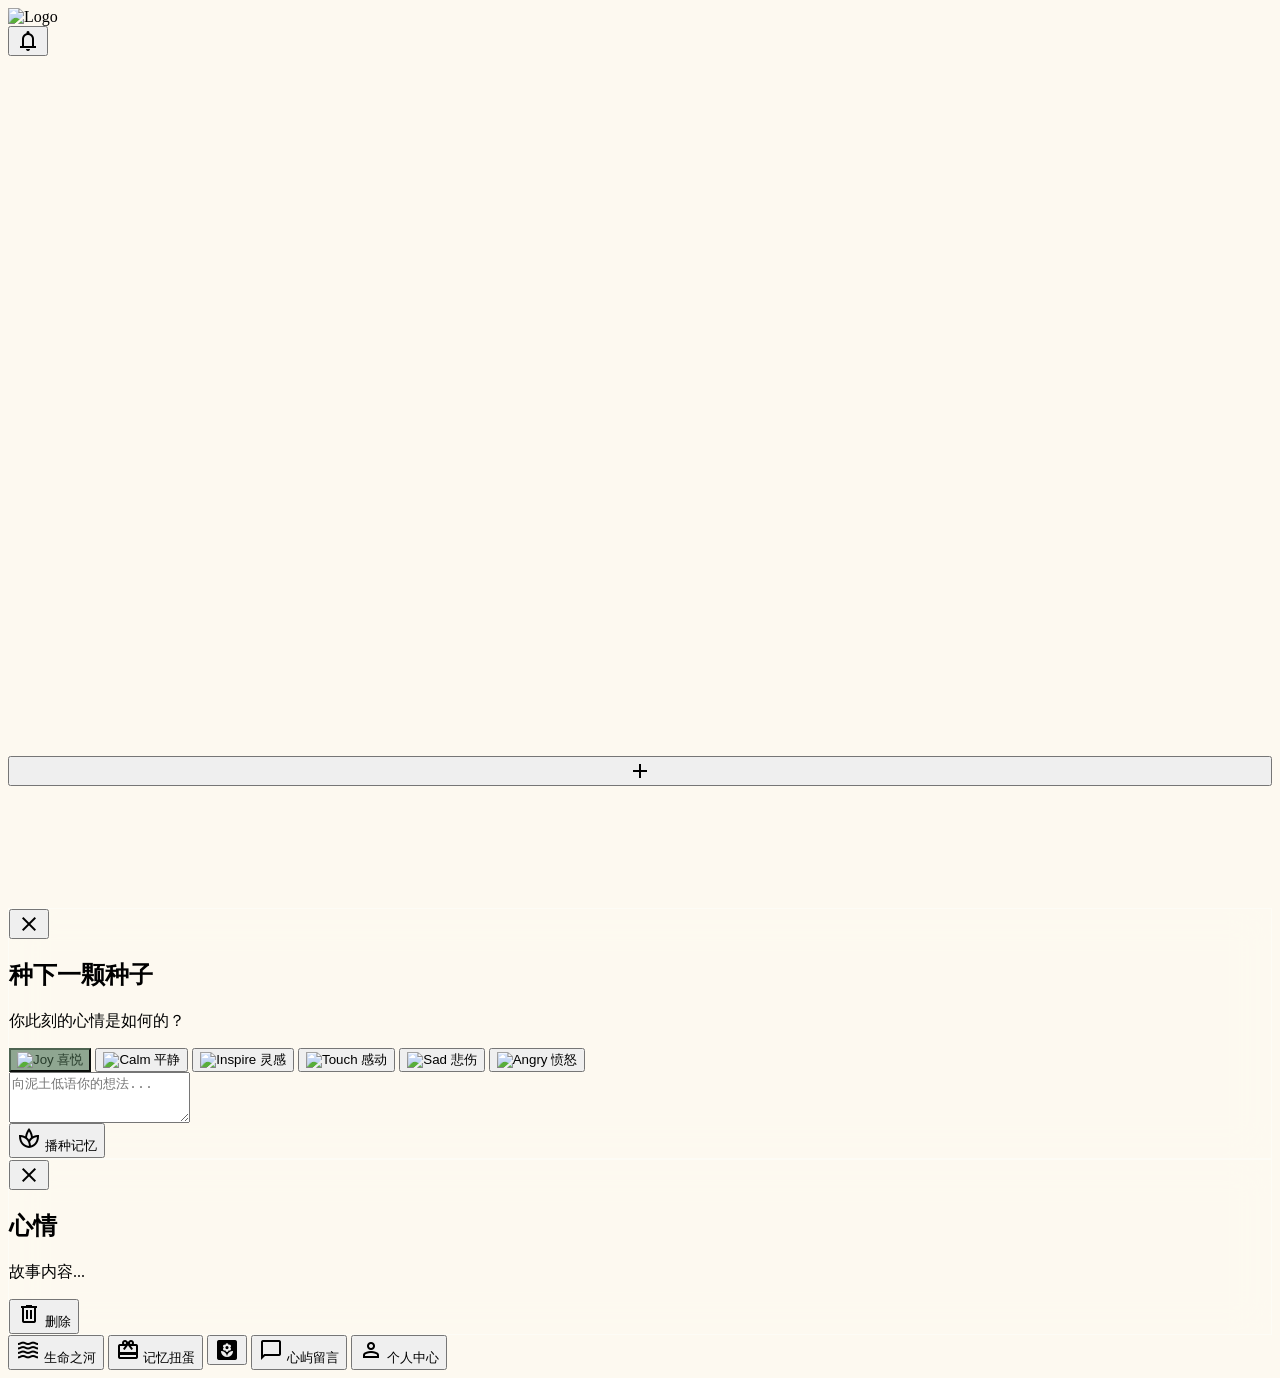
==== html.final.html @ c9da4865 "Add files via upload 叙己记忆花园 - 首次部署" ====
<html class="light" lang="en"><head>
<meta charset="utf-8"/>
<meta content="width=device-width, initial-scale=1.0" name="viewport"/>
<title>叙己 - Garden</title>
<script src="https://cdn.tailwindcss.com?plugins=forms,container-queries"></script>
<link href="https://fonts.googleapis.com/css2?family=Material+Symbols+Outlined:wght,FILL@100..700,0..1&amp;display=swap" rel="stylesheet"/>
<link href="https://fonts.googleapis.com/css2?family=Noto+Serif:wght@400;500;700&amp;family=Plus+Jakarta+Sans:wght@400;500;600&amp;display=swap" rel="stylesheet"/>
<script id="tailwind-config">
  tailwind.config = {
    darkMode: "class",
    theme: {
      extend: {
        "colors": {
                "surface-container": "#f2ede4",
                "inverse-primary": "#b5cdb6",
                "outline": "#737872",
                "on-primary-fixed": "#0c2011",
                "on-primary": "#ffffff",
                "on-tertiary-container": "#38344c",
                "surface-container-low": "#f7f3ea",
                "on-secondary": "#ffffff",
                "on-secondary-container": "#755c5f",
                "background": "#fdf9f0",
                "error": "#ba1a1a",
                "tertiary-fixed": "#e6defd",
                "primary-fixed-dim": "#b5cdb6",
                "surface-dim": "#dedad1",
                "secondary-container": "#f8d8db",
                "on-secondary-fixed": "#281719",
                "outline-variant": "#c3c8c0",
                "on-tertiary-fixed": "#1d182f",
                "on-error": "#ffffff",
                "surface-tint": "#4e6451",
                "surface-variant": "#e6e2d9",
                "secondary": "#71585b",
                "inverse-on-surface": "#f5f0e7",
                "tertiary-fixed-dim": "#cac2e1",
                "inverse-surface": "#32302a",
                "error-container": "#ffdad6",
                "secondary-fixed": "#fbdbde",
                "surface-container-high": "#ece8df",
                "on-tertiary": "#ffffff",
                "surface-container-lowest": "#ffffff",
                "surface": "#fdf9f0",
                "tertiary": "#605b75",
                "on-surface": "#1c1c16",
                "tertiary-container": "#a39cb9",
                "on-secondary-fixed-variant": "#574144",
                "on-background": "#1c1c16",
                "on-tertiary-fixed-variant": "#49435c",
                "on-primary-fixed-variant": "#374c3b",
                "on-surface-variant": "#434842",
                "on-primary-container": "#273c2b",
                "primary": "#4e6451",
                "primary-container": "#8fa691",
                "primary-fixed": "#d1e9d2",
                "surface-container-highest": "#e6e2d9",
                "surface-bright": "#fdf9f0",
                "secondary-fixed-dim": "#debfc2",
                "on-error-container": "#93000a"
        },
        "borderRadius": {
                "DEFAULT": "1rem",
                "lg": "2rem",
                "xl": "3rem",
                "full": "9999px"
        },
        "spacing": {
                "container-padding-mobile": "24px",
                "container-padding-desktop": "80px",
                "unit": "8px",
                "section-gap": "64px",
                "gutter": "24px"
        },
        "fontFamily": {
                "body-md": [ "plusJakartaSans" ],
                "body-lg": [ "plusJakartaSans" ],
                "label-sm": [ "plusJakartaSans" ],
                "headline-lg": [ "notoSerif" ],
                "headline-md": [ "notoSerif" ],
                "headline-lg-mobile": [ "notoSerif" ],
                "display-accent": [ "notoSerif" ]
        },
        "fontSize": {
                "body-md": [ "16px", { "lineHeight": "1.6", "fontWeight": "400" } ],
                "body-lg": [ "18px", { "lineHeight": "1.8", "fontWeight": "400" } ],
                "label-sm": [ "12px", { "lineHeight": "1.2", "letterSpacing": "0.1em", "fontWeight": "500" } ],
                "headline-lg": [ "32px", { "lineHeight": "1.4", "fontWeight": "500" } ],
                "headline-md": [ "24px", { "lineHeight": "1.4", "fontWeight": "500" } ],
                "headline-lg-mobile": [ "26px", { "lineHeight": "1.4", "fontWeight": "500" } ],
                "display-accent": [ "48px", { "lineHeight": "1.2", "letterSpacing": "0.05em", "fontWeight": "400" } ]
        },
        boxShadow: {
            'soft': '0 10px 40px -10px rgba(143, 166, 145, 0.15)',
            'glow': '0 0 20px rgba(242, 237, 228, 0.6)',
        }
      },
    },
  }
</script>
<style>
    body {
        background-color: #fdf9f0;
        background-size: cover;
        background-position: center;
        background-attachment: fixed;
        min-height: 100vh;
        transition: background-image 0.5s ease;
    }
    .bg-home {
        background-image: url('https://lh3.googleusercontent.com/aida-public/[base64]');
    }
    .bg-river {
        background-image: url('https://lh3.googleusercontent.com/aida-public/[base64]');
    }
    .bg-plain {
        background-image: none;
        background-color: #fdf9f0;
    }
    .bg-lottery {
        background-image: url('https://lh3.googleusercontent.com/aida-public/[base64]');
    }
    .glass-panel {
        background: rgba(253, 249, 240, 0.85);
        backdrop-filter: blur(20px);
        -webkit-backdrop-filter: blur(20px);
        border: 1px solid rgba(255, 255, 255, 0.4);
    }
    .emotion-chip {
        transition: all 0.5s cubic-bezier(0.4, 0, 0.2, 1);
    }
    .emotion-chip:hover {
        transform: translateY(-2px);
        box-shadow: 0 4px 12px rgba(78, 100, 81, 0.15);
    }
    .emotion-chip.active {
        background-color: #8fa691;
        color: #273c2b;
        border-color: #4e6451;
    }
    .garden-visualization {
        position: relative;
        height: calc(100vh - 200px);
        overflow: hidden;
        background: transparent;
        border: none;
    }
    .flower-node {
        position: absolute;
        transition: all 1s ease-in-out;
        animation: float 6s ease-in-out infinite, grow 1.5s cubic-bezier(0.34, 1.56, 0.64, 1) forwards;
        opacity: 0;
        transform-origin: bottom center;
        cursor: pointer;
    }
    @keyframes float {
        0% { transform: translateY(0px) scale(1); }
        50% { transform: translateY(-10px) scale(1.02); }
        100% { transform: translateY(0px) scale(1); }
    }
    @keyframes grow {
        0% { opacity: 0; transform: scale(0) translateY(20px); }
        100% { opacity: 0.9; transform: scale(1) translateY(0); }
    }
    
    .nav-item {
        transition: all 0.3s ease;
    }
    
    ::-webkit-scrollbar {
        width: 0px;
        background: transparent;
    }

    /* River Timeline Styles */
    .river-timeline {
        position: relative;
        padding: 2rem 0;
        display: flex;
        flex-direction: column;
        gap: 4rem;
        align-items: center;
    }
    .river-timeline::before {
        content: '';
        position: absolute;
        top: 0;
        bottom: 0;
        left: 50%;
        width: 2px;
        background: linear-gradient(to bottom, transparent, rgba(255, 255, 255, 0.6), transparent);
        transform: translateX(-50%);
        border-radius: 1px;
        box-shadow: 0 0 10px rgba(255,255,255,0.5);
    }
    .memory-lantern {
        background: rgba(253, 249, 240, 0.95);
        backdrop-filter: blur(12px);
        border: 2px solid rgba(255, 255, 255, 0.8);
        border-radius: 1.5rem;
        padding: 1.5rem;
        width: 85%;
        max-width: 380px;
        position: relative;
        box-shadow: 0 0 25px rgba(253, 249, 240, 0.4), inset 0 0 15px rgba(255, 218, 214, 0.2);
        animation: float-lantern 6s ease-in-out infinite;
        z-index: 10;
    }
    .memory-lantern::after {
        content: '';
        position: absolute;
        top: 50%;
        width: 20px;
        height: 2px;
        background: rgba(255, 255, 255, 0.8);
        box-shadow: 0 0 5px rgba(255,255,255,0.8);
    }
    .memory-lantern:nth-child(even) {
        align-self: flex-end;
        margin-right: 5%;
        animation-delay: -3s;
    }
    .memory-lantern:nth-child(even)::after {
        left: -20px;
    }
    .memory-lantern:nth-child(odd) {
        align-self: flex-start;
        margin-left: 5%;
        animation-delay: 0s;
    }
    .memory-lantern:nth-child(odd)::after {
        right: -20px;
    }
    @keyframes float-lantern {
        0%, 100% { transform: translateY(0) rotate(0deg); }
        50% { transform: translateY(-15px) rotate(1.5deg); }
    }

    /* Gashapon Styles */
    .gashapon-container {
        width: 300px;
        height: 450px;
        position: relative;
        margin: 0 auto;
    }
    .gashapon-globe {
        width: 260px;
        height: 260px;
        background: rgba(255, 255, 255, 0.4);
        border-radius: 50%;
        position: absolute;
        top: 0;
        left: 20px;
        border: 4px solid #f2ede4;
        box-shadow: inset 0 0 40px rgba(255,255,255,0.8), 0 10px 20px rgba(0,0,0,0.1);
        overflow: hidden;
        display: flex;
        flex-wrap: wrap;
        align-content: flex-end;
        justify-content: center;
        padding-bottom: 20px;
    }
    .gashapon-base {
        width: 280px;
        height: 200px;
        background: #e6e2d9;
        position: absolute;
        bottom: 0;
        left: 10px;
        border-radius: 20px 20px 40px 40px;
        box-shadow: 0 10px 20px rgba(0,0,0,0.1);
        display: flex;
        flex-direction: column;
        align-items: center;
        justify-content: center;
    }
    .gashapon-knob {
        width: 60px;
        height: 60px;
        background: #fdf9f0;
        border-radius: 50%;
        border: 4px solid #c3c8c0;
        cursor: pointer;
        transition: transform 0.3s;
    }
    .gashapon-knob:active {
        transform: rotate(90deg);
    }
    .gashapon-dispenser {
        width: 80px;
        height: 60px;
        background: #dedad1;
        border-radius: 10px;
        margin-top: 20px;
        box-shadow: inset 0 5px 10px rgba(0,0,0,0.1);
    }
    .capsule {
        width: 40px;
        height: 40px;
        border-radius: 50%;
        margin: 2px;
        box-shadow: inset -5px -5px 10px rgba(0,0,0,0.2);
    }

    /* Chat Styles */
    .chat-bubble-user {
        background: #d1e9d2;
        color: #0c2011;
        border-radius: 1.5rem 1.5rem 0 1.5rem;
        padding: 1rem;
        max-width: 80%;
        align-self: flex-end;
        box-shadow: 0 4px 12px rgba(143, 166, 145, 0.1);
        font-family: 'Noto Serif', serif;
    }
    .chat-bubble-ai {
        background: #ffffff;
        color: #1c1c16;
        border-radius: 1.5rem 1.5rem 1.5rem 0;
        padding: 1rem;
        max-width: 80%;
        align-self: flex-start;
        box-shadow: 0 4px 12px rgba(143, 166, 145, 0.1);
        border: 1px solid #f2ede4;
        font-family: 'Noto Serif', serif;
    }
    
    .page-section {
        display: none;
        flex-direction: column;
        flex: 1;
        width: 100%;
        height: 100vh;
        overflow-y: auto;
    }
    .page-section.active {
        display: flex;
    }
</style>
</head>
<body class="text-on-surface antialiased flex flex-col bg-home font-headline-md" id="main-body">
<!-- Home Canvas (Garden) -->
<div class="page-section active" id="page-garden">
<main class="flex-1 w-full pt-8 px-container-padding-mobile md:px-container-padding-desktop flex flex-col gap-8 md:gap-12 relative z-10">
<header class="flex justify-between items-center w-full">
<div class="font-display-accent text-headline-md text-primary drop-shadow-sm flex items-center gap-2">
<img alt="Logo" class="w-10 h-10 rounded-full border-2 border-surface" src="https://lh3.googleusercontent.com/aida-public/[base64]"/>
                </div>
<div class="flex items-center gap-4">
<button class="bg-surface/80 backdrop-blur-md p-2 rounded-full shadow-soft hover:scale-[1.02] transition-all duration-300">
<span class="material-symbols-outlined text-primary text-xl">notifications</span>
</button>
</div>
</header>
<section class="relative garden-visualization w-full rounded-3xl" id="garden-area">
<!-- Dynamic Flowers -->
</section>
</main>
<button class="fixed bottom-24 right-6 md:right-12 z-40 bg-primary text-on-primary w-14 h-14 rounded-full shadow-lg hover:shadow-xl hover:scale-105 transition-all duration-300 flex items-center justify-center" id="fab-button" onclick="togglePlantModal(true)">
<span class="material-symbols-outlined text-3xl">add</span>
</button>
</div>
<!-- Life River Page -->
<div class="page-section" id="page-river">
<div class="w-full px-container-padding-mobile pt-12 pb-32 z-10 relative">
<h1 class="font-headline-lg text-surface-container-lowest text-center mb-8 drop-shadow-md">生命之河</h1>
<div class="river-timeline w-full max-w-2xl mx-auto" id="river-timeline">
<!-- Dynamic Lanterns -->
</div>
</div>
</div>
<!-- Lottery Page -->
<div class="page-section" id="page-lottery">
<div class="w-full h-full flex flex-col items-center justify-center p-6 bg-gradient-to-b from-surface-container-low to-surface z-10">
<div class="absolute top-8 right-8 bg-surface-container rounded-full px-4 py-2 flex items-center gap-2 shadow-sm border border-outline-variant/30">
<span class="material-symbols-outlined text-primary">water_drop</span>
<span class="font-label-sm text-on-surface font-bold">1234</span>
</div>
<h1 class="font-headline-lg text-primary mb-12">记忆扭蛋</h1>
<div class="gashapon-container mb-12">
<div class="gashapon-globe" id="capsule-container">
<div class="capsule" style="background: #f8d8db;"></div>
<div class="capsule" style="background: #d1e9d2;"></div>
<div class="capsule" style="background: #e6defd;"></div>
<div class="capsule" style="background: #ffdad6;"></div>
<div class="capsule" style="background: #debfc2;"></div>
</div>
<div class="gashapon-base">
<div class="gashapon-knob" onclick="this.classList.toggle('rotate-90')"></div>
<div class="gashapon-dispenser"></div>
</div>
</div>
<button class="bg-primary text-on-primary px-12 py-4 rounded-full font-headline-md shadow-lg hover:shadow-xl hover:-translate-y-1 transition-all duration-300">
            抽 取 (100 <span class="material-symbols-outlined text-sm align-middle">water_drop</span>)
        </button>
</div>
</div>
<!-- Messages Page -->
<div class="page-section" id="page-chat">
<div class="flex flex-col h-full overflow-hidden pb-20 bg-surface-container-lowest">
<header class="flex justify-between items-center w-full p-6 bg-surface/90 backdrop-blur-md z-10 sticky top-0 border-b border-surface-variant">
<div class="flex items-center gap-4">
<img alt="Xinyu" class="w-12 h-12 rounded-full border-2 border-primary-container object-cover" src="https://lh3.googleusercontent.com/aida-public/[base64]"/>
<div>
<h1 class="font-headline-md text-primary">心屿管家</h1>
<p class="text-xs text-on-surface-variant">在线</p>
</div>
</div>
</header>
<div class="flex-1 overflow-y-auto p-4 flex flex-col gap-4" id="chat-messages">
<div class="text-center text-xs text-on-surface-variant my-4">今天 10:00 AM</div>
<div class="chat-bubble-ai">
                你好！我是心屿，你的花园管家。今天你的心情花园怎么样？有新的记忆想要种下吗？
            </div>
<div class="chat-bubble-user">
                我今天感觉挺平静的，天气很好。
            </div>
<div class="chat-bubble-ai flex flex-col gap-2">
<p>听起来很棒。平静的一天就像滋润记忆种子的细雨。</p>
</div>
</div>
<div class="p-4 bg-surface/90 backdrop-blur-md border-t border-surface-variant">
<div class="flex items-center gap-2 bg-surface-container rounded-full px-4 py-2 border border-outline-variant/50 focus-within:border-primary transition-colors">
<span class="material-symbols-outlined text-on-surface-variant cursor-pointer hover:text-primary">add_circle</span>
<input class="flex-1 bg-transparent border-none focus:ring-0 text-body-md text-on-surface placeholder:text-on-surface-variant" id="chat-input" onkeypress="if(event.key === 'Enter') sendMessage()" placeholder="给心屿留言..." type="text"/>
<button class="text-primary hover:text-primary/80 transition-colors" onclick="sendMessage()">
<span class="material-symbols-outlined">send</span>
</button>
</div>
</div>
</div>
</div>
<!-- Profile Page -->
<div class="page-section" id="page-profile">
<div class="flex flex-col w-full max-w-md mx-auto pt-12 px-6 pb-24 h-full bg-surface-container-low">
<div class="flex items-center gap-6 mb-10">
<img alt="Profile" class="w-20 h-20 rounded-full border-4 border-surface shadow-md" src="https://lh3.googleusercontent.com/aida-public/[base64]"/>
<div>
<h1 class="font-headline-lg text-on-surface mb-1">陈唯</h1>
<p class="font-body-md text-on-surface-variant">唯浪漫与星辰亘古不灭</p>
</div>
<span class="material-symbols-outlined text-on-surface-variant ml-auto">chevron_right</span>
</div>
<div class="flex justify-between bg-surface rounded-3xl p-6 shadow-sm border border-outline-variant/20 mb-8">
<div class="flex flex-col items-center gap-2 cursor-pointer hover:scale-105 transition-transform">
<span class="material-symbols-outlined text-3xl text-primary-container">spa</span>
<span class="font-label-sm text-on-surface">心屿花舍</span>
</div>
<div class="w-px bg-outline-variant/30"></div>
<div class="flex flex-col items-center gap-2 cursor-pointer hover:scale-105 transition-transform">
<span class="material-symbols-outlined text-3xl text-secondary-container">storefront</span>
<span class="font-label-sm text-on-surface">兑换商城</span>
</div>
<div class="w-px bg-outline-variant/30"></div>
<div class="flex flex-col items-center gap-2 cursor-pointer hover:scale-105 transition-transform">
<span class="material-symbols-outlined text-3xl text-tertiary-container">toys</span>
<span class="font-label-sm text-on-surface">活动中心</span>
</div>
</div>
<div class="bg-surface rounded-3xl p-2 shadow-sm border border-outline-variant/20 flex flex-col gap-2">
<a class="flex items-center gap-4 p-4 rounded-2xl hover:bg-surface-container transition-colors" href="#">
<div class="bg-secondary-container/50 p-2 rounded-full text-secondary"><span class="material-symbols-outlined">badge</span></div>
<span class="font-body-md text-on-surface flex-1">记忆露珠</span>
<span class="material-symbols-outlined text-on-surface-variant text-sm">chevron_right</span>
</a>
<a class="flex items-center gap-4 p-4 rounded-2xl hover:bg-surface-container transition-colors" href="#">
<div class="bg-primary-container/50 p-2 rounded-full text-primary"><span class="material-symbols-outlined">person</span></div>
<span class="font-body-md text-on-surface-user flex-1">会员中心</span>
<span class="material-symbols-outlined text-on-surface-variant text-sm">chevron_right</span>
</a>
<a class="flex items-center gap-4 p-4 rounded-2xl hover:bg-surface-container transition-colors" href="#">
<div class="bg-tertiary-container/50 p-2 rounded-full text-tertiary"><span class="material-symbols-outlined">settings</span></div>
<span class="font-body-md text-on-surface flex-1">设置</span>
<span class="material-symbols-outlined text-on-surface-variant text-sm">chevron_right</span>
</a>
</div>
</div>
</div>
<!-- Plant Seed Modal -->
<div class="fixed inset-0 z-[60] flex items-center justify-center p-4 md:p-8 bg-surface/60 backdrop-blur-sm opacity-0 pointer-events-none transition-opacity duration-300" id="plant-modal">
<section class="glass-panel rounded-3xl p-6 md:p-10 flex flex-col gap-6 relative shadow-2xl transition-transform duration-300 scale-95 w-full max-w-4xl max-h-[90vh] overflow-y-auto">
<button class="absolute top-4 right-4 text-on-surface-variant hover:text-primary bg-surface-container p-2 rounded-full" onclick="togglePlantModal(false)">
<span class="material-symbols-outlined text-xl">close</span>
</button>
<div class="text-center mt-2">
<h1 class="font-headline-lg text-primary mb-2">种下一颗种子</h1>
<p class="font-body-md text-on-surface-variant">你此刻的心情是如何的？</p>
</div>
<div class="grid grid-cols-3 md:grid-cols-6 gap-3 md:gap-4 justify-items-center" id="emotion-grid">
<button class="emotion-chip flex flex-col items-center gap-2 p-4 rounded-2xl border border-outline-variant/30 bg-surface/80 w-full active" data-emotion="joy" onclick="selectEmotion(this)">
<img alt="Joy" class="w-10 h-10 object-contain" src="https://lh3.googleusercontent.com/aida-public/[base64]"/>
<span class="font-label-sm">喜悦</span>
</button>
<button class="emotion-chip flex flex-col items-center gap-2 p-4 rounded-2xl border border-outline-variant/30 bg-surface/80 w-full" data-emotion="calm" onclick="selectEmotion(this)">
<img alt="Calm" class="w-10 h-10 object-contain" src="https://lh3.googleusercontent.com/aida-public/[base64]"/>
<span class="font-label-sm">平静</span>
</button>
<button class="emotion-chip flex flex-col items-center gap-2 p-4 rounded-2xl border border-outline-variant/30 bg-surface/80 w-full" data-emotion="inspire" onclick="selectEmotion(this)">
<img alt="Inspire" class="w-10 h-10 object-contain" src="https://lh3.googleusercontent.com/aida-public/[base64]"/>
<span class="font-label-sm">灵感</span>
</button>
<button class="emotion-chip flex flex-col items-center gap-2 p-4 rounded-2xl border border-outline-variant/30 bg-surface/80 w-full" data-emotion="touch" onclick="selectEmotion(this)">
<img alt="Touch" class="w-10 h-10 object-contain" src="https://lh3.googleusercontent.com/aida-public/[base64]"/>
<span class="font-label-sm">感动</span>
</button>
<button class="emotion-chip flex flex-col items-center gap-2 p-4 rounded-2xl border border-outline-variant/30 bg-surface/80 w-full" data-emotion="sad" onclick="selectEmotion(this)">
<img alt="Sad" class="w-10 h-10 object-contain" src="https://lh3.googleusercontent.com/aida-public/[base64]"/>
<span class="font-label-sm">悲伤</span>
</button>
<button class="emotion-chip flex flex-col items-center gap-2 p-4 rounded-2xl border border-outline-variant/30 bg-surface/80 w-full" data-emotion="angry" onclick="selectEmotion(this)">
<img alt="Angry" class="w-10 h-10 object-contain" src="https://lh3.googleusercontent.com/aida-public/[base64]"/>
<span class="font-label-sm">愤怒</span>
</button>
</div>
<div class="mt-4">
<textarea class="w-full bg-surface/60 border border-outline-variant/30 focus:border-primary focus:ring-0 rounded-2xl p-5 font-body-md text-on-surface" id="seed-story" placeholder="向泥土低语你的想法..." rows="3"></textarea>
</div>
<div class="flex justify-center">
<button class="bg-primary text-on-primary px-10 py-4 rounded-full font-label-sm flex items-center gap-2 shadow-soft hover:scale-105 transition-all" onclick="plantSeed()">
<span class="material-symbols-outlined text-xl">spa</span> 播种记忆
            </button>
</div>
</section>
</div>
<!-- Flower Details Modal -->
<div class="fixed inset-0 z-[70] flex items-center justify-center p-4 md:p-8 bg-surface/60 backdrop-blur-sm opacity-0 pointer-events-none transition-opacity duration-300" id="flower-modal">
<section class="glass-panel rounded-3xl p-6 md:p-10 flex flex-col gap-6 relative shadow-2xl transition-transform duration-300 scale-95 w-full max-w-md">
<button class="absolute top-4 right-4 text-on-surface-variant hover:text-primary bg-surface-container p-2 rounded-full" onclick="toggleFlowerModal(false)">
<span class="material-symbols-outlined text-xl">close</span>
</button>
<div class="text-center mt-2 flex flex-col items-center">
<div class="relative w-48 h-48 mb-6 flex items-center justify-center bloom-flower-display">
<img class="w-full h-full object-contain drop-shadow-xl" id="flower-modal-img" src=""/>
</div>
<h2 class="font-headline-md text-primary capitalize mb-4" id="flower-modal-emotion">心情</h2>
<div class="bg-surface/50 rounded-2xl p-6 w-full border border-outline-variant/20 mb-4">
<p class="font-body-md text-on-surface-variant italic leading-relaxed" id="flower-modal-story">故事内容...</p>
</div>
<button class="flex items-center gap-2 text-error hover:text-error/80 transition-colors font-label-sm" id="flower-modal-delete" onclick="deleteFlower()">
<span class="material-symbols-outlined text-lg">delete</span> 删除
</button>
</div>
</section>
</div>
<!-- Navigation Bar -->
<nav class="fixed bottom-0 left-0 w-full z-50 flex justify-center items-center px-4 md:px-8 pb-4 pt-2 bg-surface/85 backdrop-blur-xl border-t border-white/30 rounded-t-3xl">
<div class="flex justify-around items-end w-full max-w-2xl py-2" id="bottom-nav">
<button class="nav-item flex flex-col items-center justify-center text-outline p-2 w-16" onclick="showPage('page-river', this)">
<span class="material-symbols-outlined mb-1 text-2xl">waves</span>
<span class="font-label-sm text-[10px]">生命之河</span>
</button>
<button class="nav-item flex flex-col items-center justify-center text-outline p-2 w-16" onclick="showPage('page-lottery', this)">
<span class="material-symbols-outlined mb-1 text-2xl">redeem</span>
<span class="font-label-sm text-[10px]">记忆扭蛋</span>
</button>
<button class="nav-item active-garden flex flex-col items-center justify-center bg-primary text-on-primary rounded-full p-4 -translate-y-4 shadow-soft border-4 border-surface" onclick="showPage('page-garden', this)">
<span class="material-symbols-outlined text-3xl" style="font-variation-settings: 'FILL' 1;">yard</span>
</button>
<button class="nav-item flex flex-col items-center justify-center text-outline p-2 w-16" onclick="showPage('page-chat', this)">
<span class="material-symbols-outlined mb-1 text-2xl">chat_bubble</span>
<span class="font-label-sm text-[10px]">心屿留言</span>
</button>
<button class="nav-item flex flex-col items-center justify-center text-outline p-2 w-16" onclick="showPage('page-profile', this)">
<span class="material-symbols-outlined mb-1 text-2xl">person</span>
<span class="font-label-sm text-[10px]">个人中心</span>
</button>
</div>
</nav>
<script>
    // Shared Data Structure
    let memoryData = [];
    let currentFlowerId = null;

    // Emotion Selection
    let selectedEmotion = 'joy';
    const emotionConfig = {
        'joy': { img: 'https://lh3.googleusercontent.com/aida-public/[base64]', label: '喜悦', icon: 'wb_sunny', colorClass: 'text-primary-container' },
        'calm': { img: 'https://lh3.googleusercontent.com/aida-public/[base64]', label: '平静', icon: 'eco', colorClass: 'text-secondary-container' },
        'inspire': { img: 'https://lh3.googleusercontent.com/aida-public/[base64]', label: '灵感', icon: 'lightbulb', colorClass: 'text-tertiary-container' },
        'touch': { img: 'https://lh3.googleusercontent.com/aida-public/[base64]', label: '感动', icon: 'favorite', colorClass: 'text-error-container' },
        'sad': { img: 'https://lh3.googleusercontent.com/aida-public/[base64]', label: '悲伤', icon: 'water_drop', colorClass: 'text-primary' },
        'angry': { img: 'https://lh3.googleusercontent.com/aida-public/[base64]', label: '愤怒', icon: 'local_fire_department', colorClass: 'text-error' }
    };

    // Rendering Functions
    function renderGarden() {
        const garden = document.getElementById('garden-area');
        garden.innerHTML = ''; // Clear current
        
        memoryData.forEach(memory => {
            const flower = document.createElement('div');
            flower.className = 'flower-node';
            flower.style.left = `${memory.x}%`;
            flower.style.top = `${memory.y}%`;
            flower.style.animationDelay = `${Math.random() * 2}s`;
            
            const img = document.createElement('img');
            img.src = memory.img;
            img.style.width = `${memory.size}px`;
            img.style.height = `${memory.size}px`;
            img.className = 'object-contain drop-shadow-md';
            
            flower.appendChild(img);
            flower.onclick = (e) => {
                e.stopPropagation();
                toggleFlowerModal(true, memory);
            };
            
            garden.appendChild(flower);
        });
    }

    function renderRiver() {
        const river = document.getElementById('river-timeline');
        river.innerHTML = '';
        
        memoryData.forEach(memory => {
            const lantern = document.createElement('div');
            lantern.className = 'memory-lantern flex flex-col gap-2';
            
            lantern.innerHTML = `
                <div class="flex items-center gap-2 ${memory.colorClass}">
                    <span class="material-symbols-outlined">${memory.icon}</span>
                    <span class="font-label-sm">${memory.label} • Today</span>
                </div>
                <p class="font-body-md text-on-surface">${memory.story}</p>
                <img alt="${memory.emotion}" class="w-12 h-12 object-contain absolute -bottom-4 ${river.children.length % 2 === 0 ? '-right-4' : '-left-4'} drop-shadow-md" src="${memory.img}"/>
            `;
            
            river.appendChild(lantern);
        });
    }

    function updateViews() {
        renderGarden();
        renderRiver();
    }

    // Navigation Logic
    function showPage(pageId, btn) {
        // Switch Section Visibility
        document.querySelectorAll('.page-section').forEach(p => p.classList.remove('active'));
        const target = document.getElementById(pageId);
        if(target) target.classList.add('active');

        // Update Navigation Button Styles
        document.querySelectorAll('.nav-item').forEach(item => {
            item.className = "nav-item flex flex-col items-center justify-center text-outline p-2 w-16";
            const icon = item.querySelector('.material-symbols-outlined');
            icon.className = "material-symbols-outlined mb-1 text-2xl";
            icon.style.fontVariationSettings = "'FILL' 0";
            const label = item.querySelector('.font-label-sm');
            if(label) label.style.display = "block";
        });

        if(pageId === 'page-garden') {
            btn.className = "nav-item flex flex-col items-center justify-center bg-primary text-on-primary rounded-full p-4 -translate-y-4 shadow-soft border-4 border-surface";
            const icon = btn.querySelector('.material-symbols-outlined');
            icon.className = "material-symbols-outlined text-3xl";
            icon.style.fontVariationSettings = "'FILL' 1";
        } else {
            btn.className = "nav-item flex flex-col items-center justify-center text-primary p-2 w-16";
            const icon = btn.querySelector('.material-symbols-outlined');
            icon.style.fontVariationSettings = "'FILL' 1";
        }

        // Background Updates
        const body = document.getElementById('main-body');
        body.className = "text-on-surface antialiased flex flex-col font-headline-md";
        if (pageId === 'page-garden') body.classList.add('bg-home');
        else if (pageId === 'page-river') body.classList.add('bg-river');
        else if (pageId === 'page-lottery') body.classList.add('bg-lottery');
        else body.classList.add('bg-plain');
    }

    // Modal Control
    function togglePlantModal(show) {
        const modal = document.getElementById('plant-modal');
        if(show) {
            modal.classList.remove('pointer-events-none', 'opacity-0');
            modal.querySelector('section').classList.remove('scale-95');
        } else {
            modal.classList.add('pointer-events-none', 'opacity-0');
            modal.querySelector('section').classList.add('scale-95');
        }
    }

    function toggleFlowerModal(show, data = null) {
        const modal = document.getElementById('flower-modal');
        if(show && data) {
            currentFlowerId = data.id;
            document.getElementById('flower-modal-img').src = data.img;
            document.getElementById('flower-modal-emotion').innerText = data.label;
            document.getElementById('flower-modal-story').innerText = data.story;
            modal.classList.remove('pointer-events-none', 'opacity-0');
            modal.querySelector('section').classList.remove('scale-95');
        } else {
            currentFlowerId = null;
            modal.classList.add('pointer-events-none', 'opacity-0');
            modal.querySelector('section').classList.add('scale-95');
        }
    }

    function selectEmotion(btn) {
        document.querySelectorAll('.emotion-chip').forEach(c => c.classList.remove('active'));
        btn.classList.add('active');
        selectedEmotion = btn.dataset.emotion;
    }

    function plantSeed() {
        const story = document.getElementById('seed-story').value;
        if(!story) return;

        const config = emotionConfig[selectedEmotion];
        const newMemory = {
            id: Date.now().toString(),
            emotion: selectedEmotion,
            story: story,
            img: config.img,
            label: config.label,
            icon: config.icon,
            colorClass: config.colorClass,
            x: Math.random() * 80 + 10,
            y: Math.random() * 60 + 20,
            size: Math.random() * 40 + 60
        };

        memoryData.push(newMemory);
        updateViews();
        
        // Reset and close
        document.getElementById('seed-story').value = '';
        togglePlantModal(false);
    }

    function deleteFlower() {
        if (currentFlowerId) {
            memoryData = memoryData.filter(m => m.id !== currentFlowerId);
            updateViews();
            toggleFlowerModal(false);
        }
    }

    // Chat logic
    function sendMessage() {
        const input = document.getElementById('chat-input');
        const text = input.value.trim();
        if(!text) return;

        const chatMessages = document.getElementById('chat-messages');
        
        // User bubble
        const userDiv = document.createElement('div');
        userDiv.className = 'chat-bubble-user';
        userDiv.innerText = text;
        chatMessages.appendChild(userDiv);
        
        input.value = '';
        chatMessages.scrollTop = chatMessages.scrollHeight;

        // Simple AI response
        A(text).then(reply => {
            const aiDiv = document.createElement('div');
            aiDiv.className = 'chat-bubble-ai';
            aiDiv.innerText = reply;
            chatMessages.appendChild(aiDiv);
            chatMessages.scrollTop = chatMessages.scrollHeight;
        });
    }

    // Initialize Empty Garden
    window.onload = () => {
        updateViews(); // Will render empty since memoryData is initialized as []
        selectedEmotion = 'joy';
    };
</script>
<script src="xinyu-ai.js"></script>
</body></html>
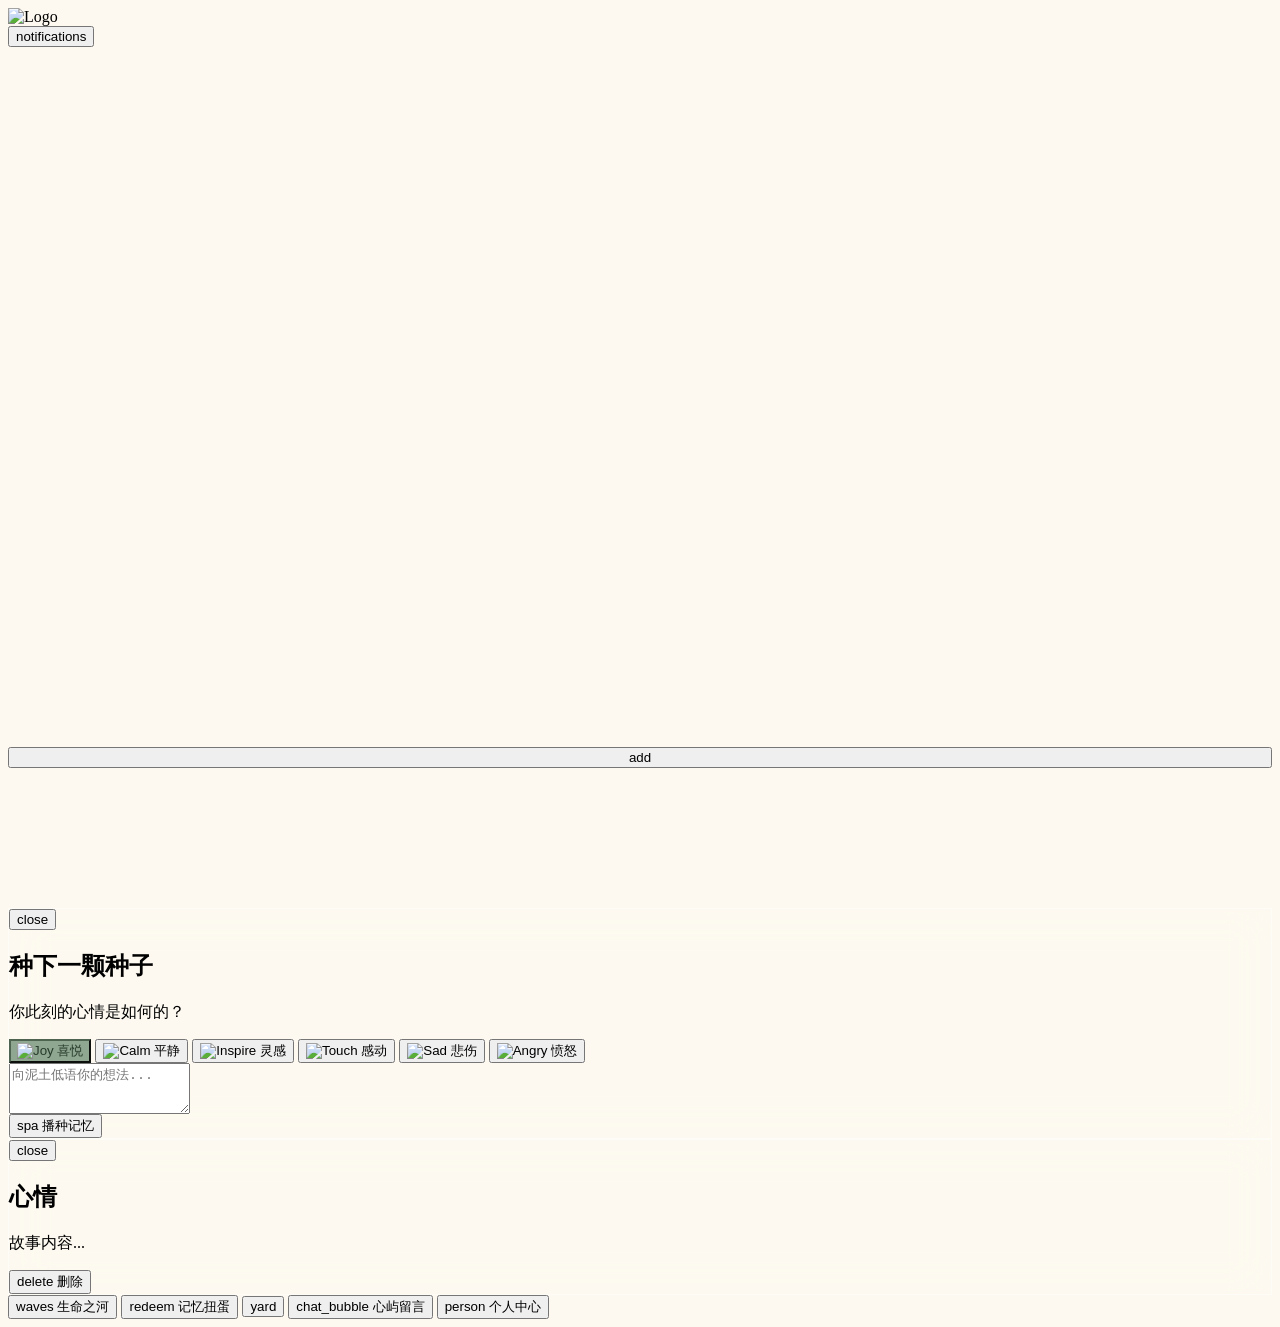
==== commit 76787cdc: "fix: 替换 Google Fonts 为国内镜像，支持大陆访问" ====
--- a/html.final.html
+++ b/html.final.html
@@ -3,8 +3,8 @@
 <meta content="width=device-width, initial-scale=1.0" name="viewport"/>
 <title>叙己 - Garden</title>
 <script src="https://cdn.tailwindcss.com?plugins=forms,container-queries"></script>
-<link href="https://fonts.googleapis.com/css2?family=Material+Symbols+Outlined:wght,FILL@100..700,0..1&amp;display=swap" rel="stylesheet"/>
-<link href="https://fonts.googleapis.com/css2?family=Noto+Serif:wght@400;500;700&amp;family=Plus+Jakarta+Sans:wght@400;500;600&amp;display=swap" rel="stylesheet"/>
+<link href="https://fonts.googleapis.cn/css2?family=Material+Symbols+Outlined:wght,FILL@100..700,0..1&display=swap" rel="stylesheet"/>
+<link href="https://fonts.googleapis.cn/css2?family=Noto+Serif:wght@400;500;700&family=Plus+Jakarta+Sans:wght@400;500;600&display=swap" rel="stylesheet"/>
 <script id="tailwind-config">
   tailwind.config = {
     darkMode: "class",
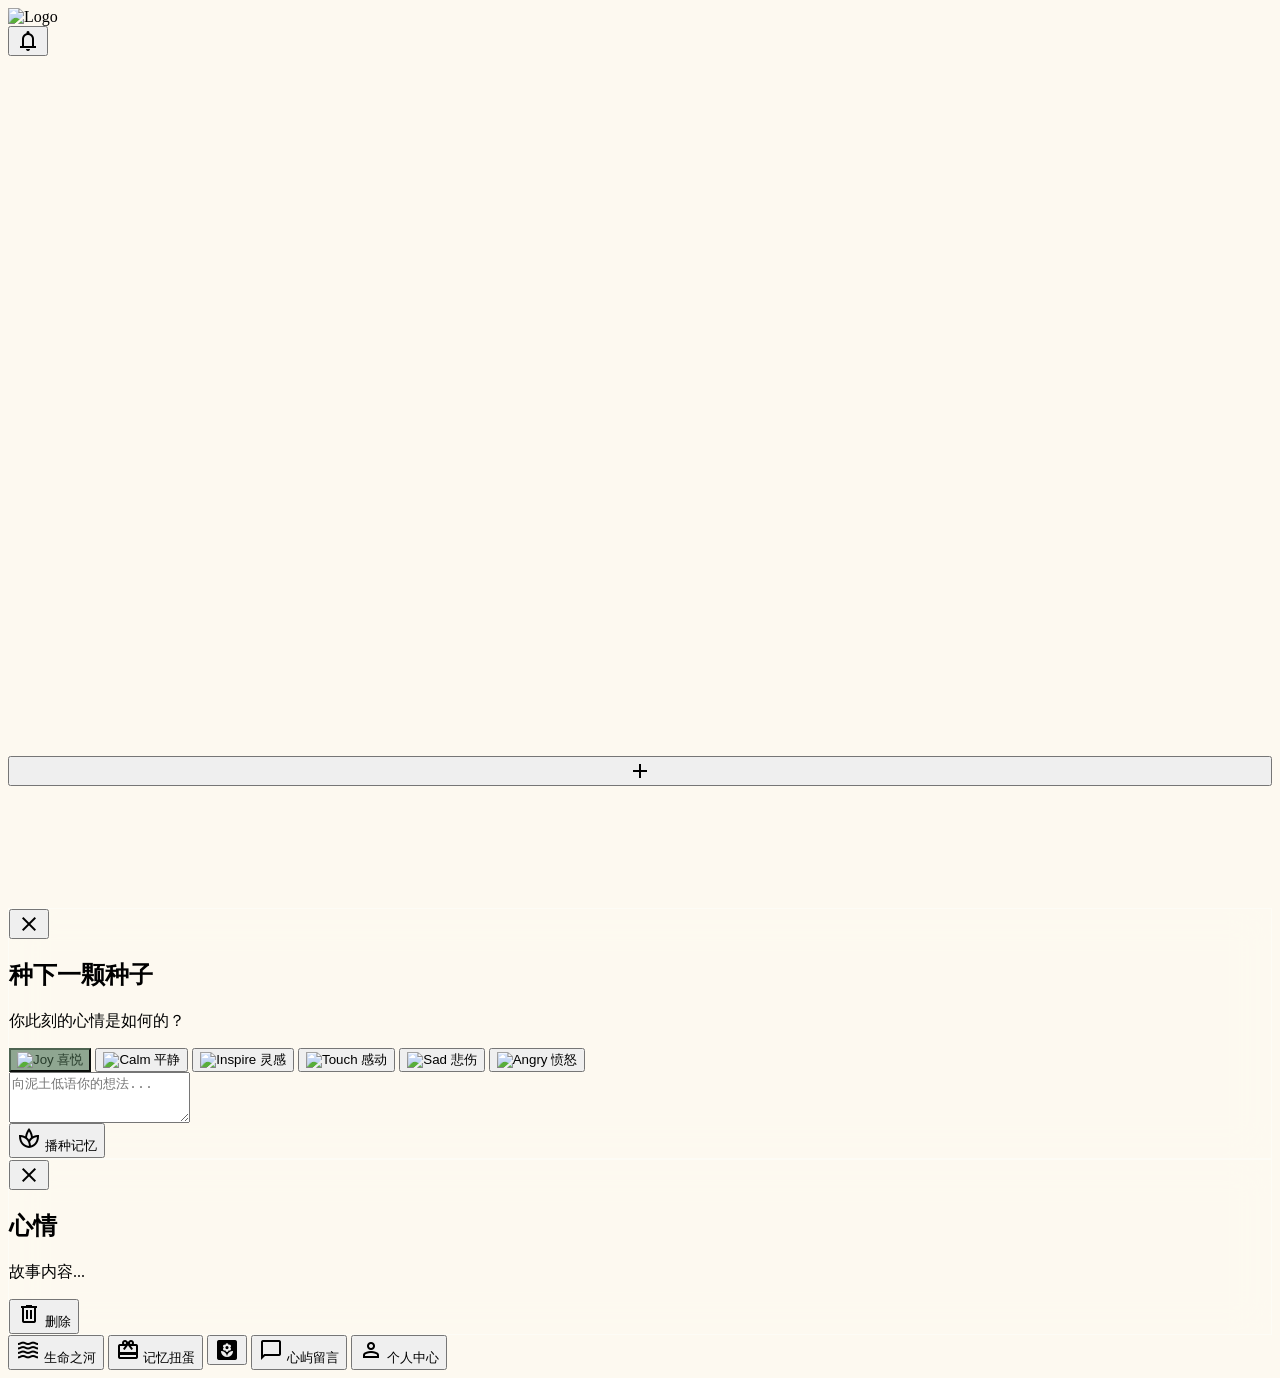
==== commit a64cdb1f: "fix: proxy all Google images through Vercel" ====
--- a/html.final.html
+++ b/html.final.html
@@ -3,8 +3,8 @@
 <meta content="width=device-width, initial-scale=1.0" name="viewport"/>
 <title>叙己 - Garden</title>
 <script src="https://cdn.tailwindcss.com?plugins=forms,container-queries"></script>
-<link href="https://fonts.googleapis.cn/css2?family=Material+Symbols+Outlined:wght,FILL@100..700,0..1&display=swap" rel="stylesheet"/>
-<link href="https://fonts.googleapis.cn/css2?family=Noto+Serif:wght@400;500;700&family=Plus+Jakarta+Sans:wght@400;500;600&display=swap" rel="stylesheet"/>
+<link href="https://fonts.googleapis.com/css2?family=Material+Symbols+Outlined:wght,FILL@100..700,0..1&amp;display=swap" rel="stylesheet"/>
+<link href="https://fonts.googleapis.com/css2?family=Noto+Serif:wght@400;500;700&amp;family=Plus+Jakarta+Sans:wght@400;500;600&amp;display=swap" rel="stylesheet"/>
 <script id="tailwind-config">
   tailwind.config = {
     darkMode: "class",
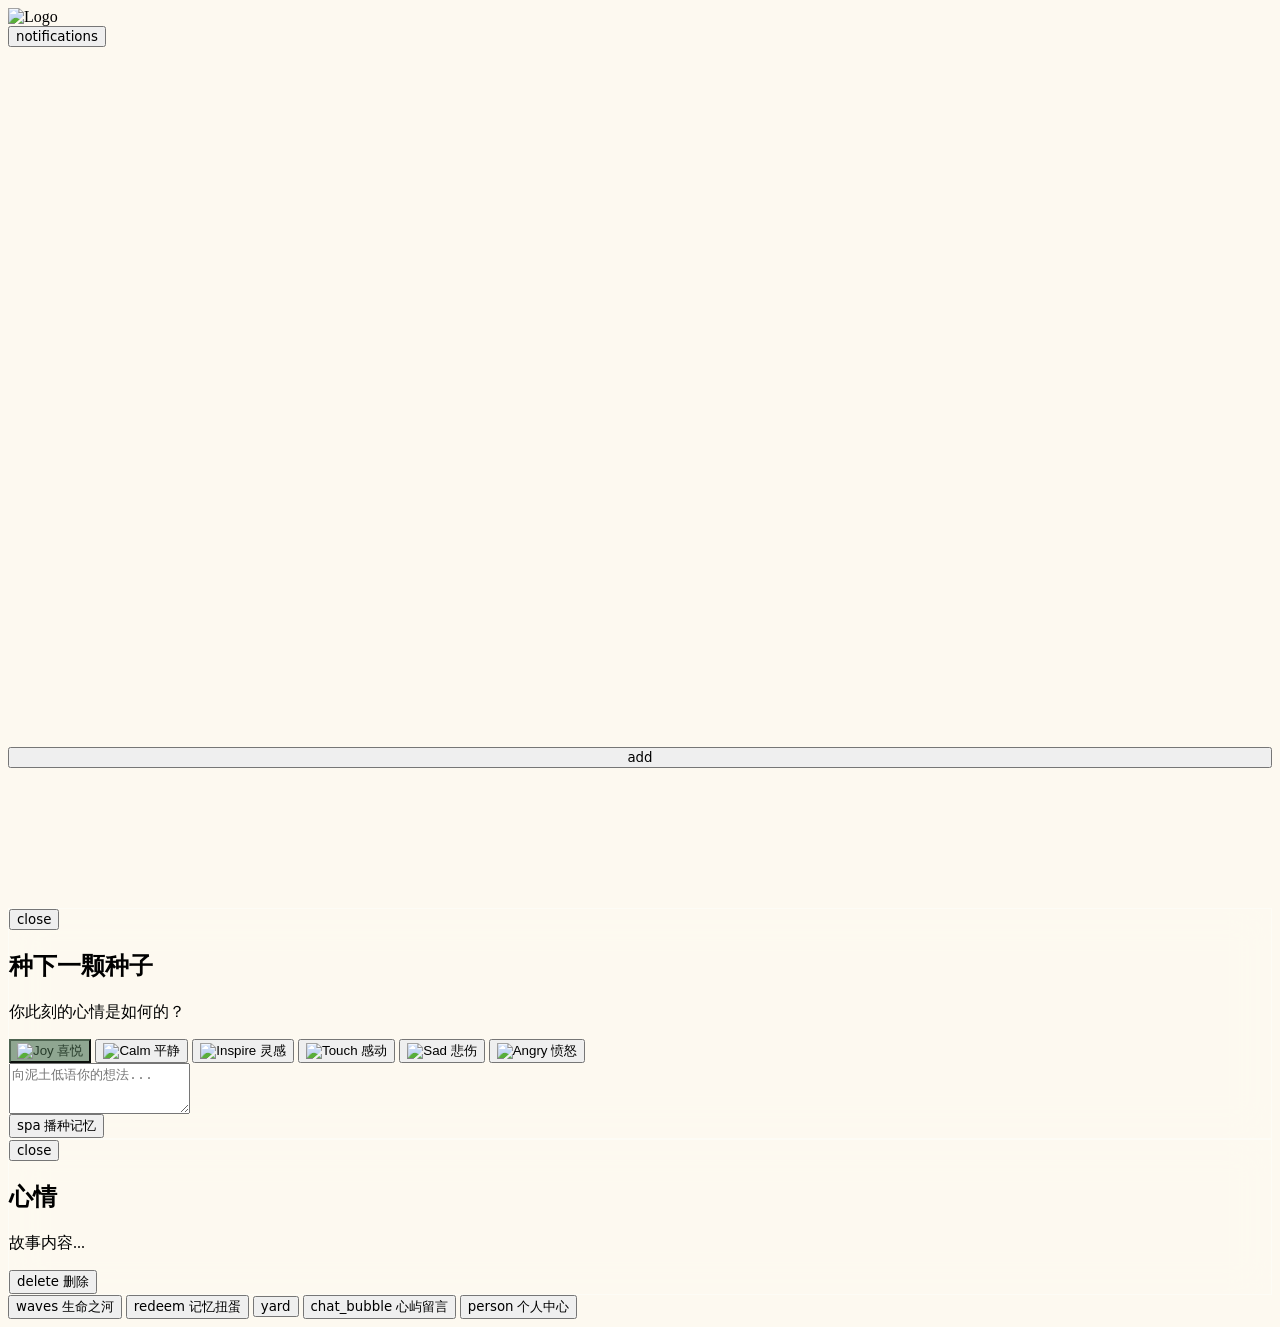
==== commit b74181eb: "remove google deps,add image proxy" ====
--- a/html.final.html
+++ b/html.final.html
@@ -3,8 +3,21 @@
 <meta content="width=device-width, initial-scale=1.0" name="viewport"/>
 <title>叙己 - Garden</title>
 <script src="https://cdn.tailwindcss.com?plugins=forms,container-queries"></script>
-<link href="https://fonts.googleapis.com/css2?family=Material+Symbols+Outlined:wght,FILL@100..700,0..1&amp;display=swap" rel="stylesheet"/>
-<link href="https://fonts.googleapis.com/css2?family=Noto+Serif:wght@400;500;700&amp;family=Plus+Jakarta+Sans:wght@400;500;600&amp;display=swap" rel="stylesheet"/>
+<script>
+// Image proxy: rewrite all lh3.googleusercontent.com URLs through Vercel API
+window.__proxy=function(u){
+  if(!u||u.indexOf('lh3.googleusercontent.com')===-1)return u;
+  return'/api/image?src='+encodeURIComponent(u);
+};
+// Patch img src globals before anything renders
+(function(){
+  var orig=Object.getOwnPropertyDescriptor(HTMLImageElement.prototype,'src');
+  Object.defineProperty(HTMLImageElement.prototype,'src',{
+    get:orig.get,
+    set:function(v){orig.set.call(this,window.__proxy(v));}
+  });
+})();
+</script>
 <script id="tailwind-config">
   tailwind.config = {
     darkMode: "class",
@@ -73,13 +86,13 @@
                 "gutter": "24px"
         },
         "fontFamily": {
-                "body-md": [ "plusJakartaSans" ],
-                "body-lg": [ "plusJakartaSans" ],
-                "label-sm": [ "plusJakartaSans" ],
-                "headline-lg": [ "notoSerif" ],
-                "headline-md": [ "notoSerif" ],
-                "headline-lg-mobile": [ "notoSerif" ],
-                "display-accent": [ "notoSerif" ]
+                "body-md": [ "system-ui", "-apple-system", "sans-serif" ],
+                "body-lg": [ "system-ui", "-apple-system", "sans-serif" ],
+                "label-sm": [ "system-ui", "-apple-system", "sans-serif" ],
+                "headline-lg": [ "Georgia", "serif" ],
+                "headline-md": [ "Georgia", "serif" ],
+                "headline-lg-mobile": [ "Georgia", "serif" ],
+                "display-accent": [ "Georgia", "serif" ]
         },
         "fontSize": {
                 "body-md": [ "16px", { "lineHeight": "1.6", "fontWeight": "400" } ],
@@ -107,19 +120,13 @@
         min-height: 100vh;
         transition: background-image 0.5s ease;
     }
-    .bg-home {
-        background-image: url('https://lh3.googleusercontent.com/aida-public/[base64]');
-    }
-    .bg-river {
-        background-image: url('https://lh3.googleusercontent.com/aida-public/[base64]');
-    }
+    .bg-home { background-color: #fdf9f0; }
+    .bg-river { background-color: #fdf9f0; }
     .bg-plain {
         background-image: none;
         background-color: #fdf9f0;
     }
-    .bg-lottery {
-        background-image: url('https://lh3.googleusercontent.com/aida-public/[base64]');
-    }
+    .bg-lottery { background-color: #fdf9f0; }
     .glass-panel {
         background: rgba(253, 249, 240, 0.85);
         backdrop-filter: blur(20px);
@@ -311,7 +318,7 @@
         max-width: 80%;
         align-self: flex-end;
         box-shadow: 0 4px 12px rgba(143, 166, 145, 0.1);
-        font-family: 'Noto Serif', serif;
+        font-family: 'Noto Serif', Georgia, serif;
     }
     .chat-bubble-ai {
         background: #ffffff;
@@ -322,7 +329,7 @@
         align-self: flex-start;
         box-shadow: 0 4px 12px rgba(143, 166, 145, 0.1);
         border: 1px solid #f2ede4;
-        font-family: 'Noto Serif', serif;
+        font-family: 'Noto Serif', Georgia, serif;
     }
     
     .page-section {
@@ -335,6 +342,11 @@
     }
     .page-section.active {
         display: flex;
+    }
+
+    /* Material Symbols fallback: use unicode characters */
+    .material-symbols-outlined {
+        font-family: system-ui, -apple-system, sans-serif;
     }
 </style>
 </head>
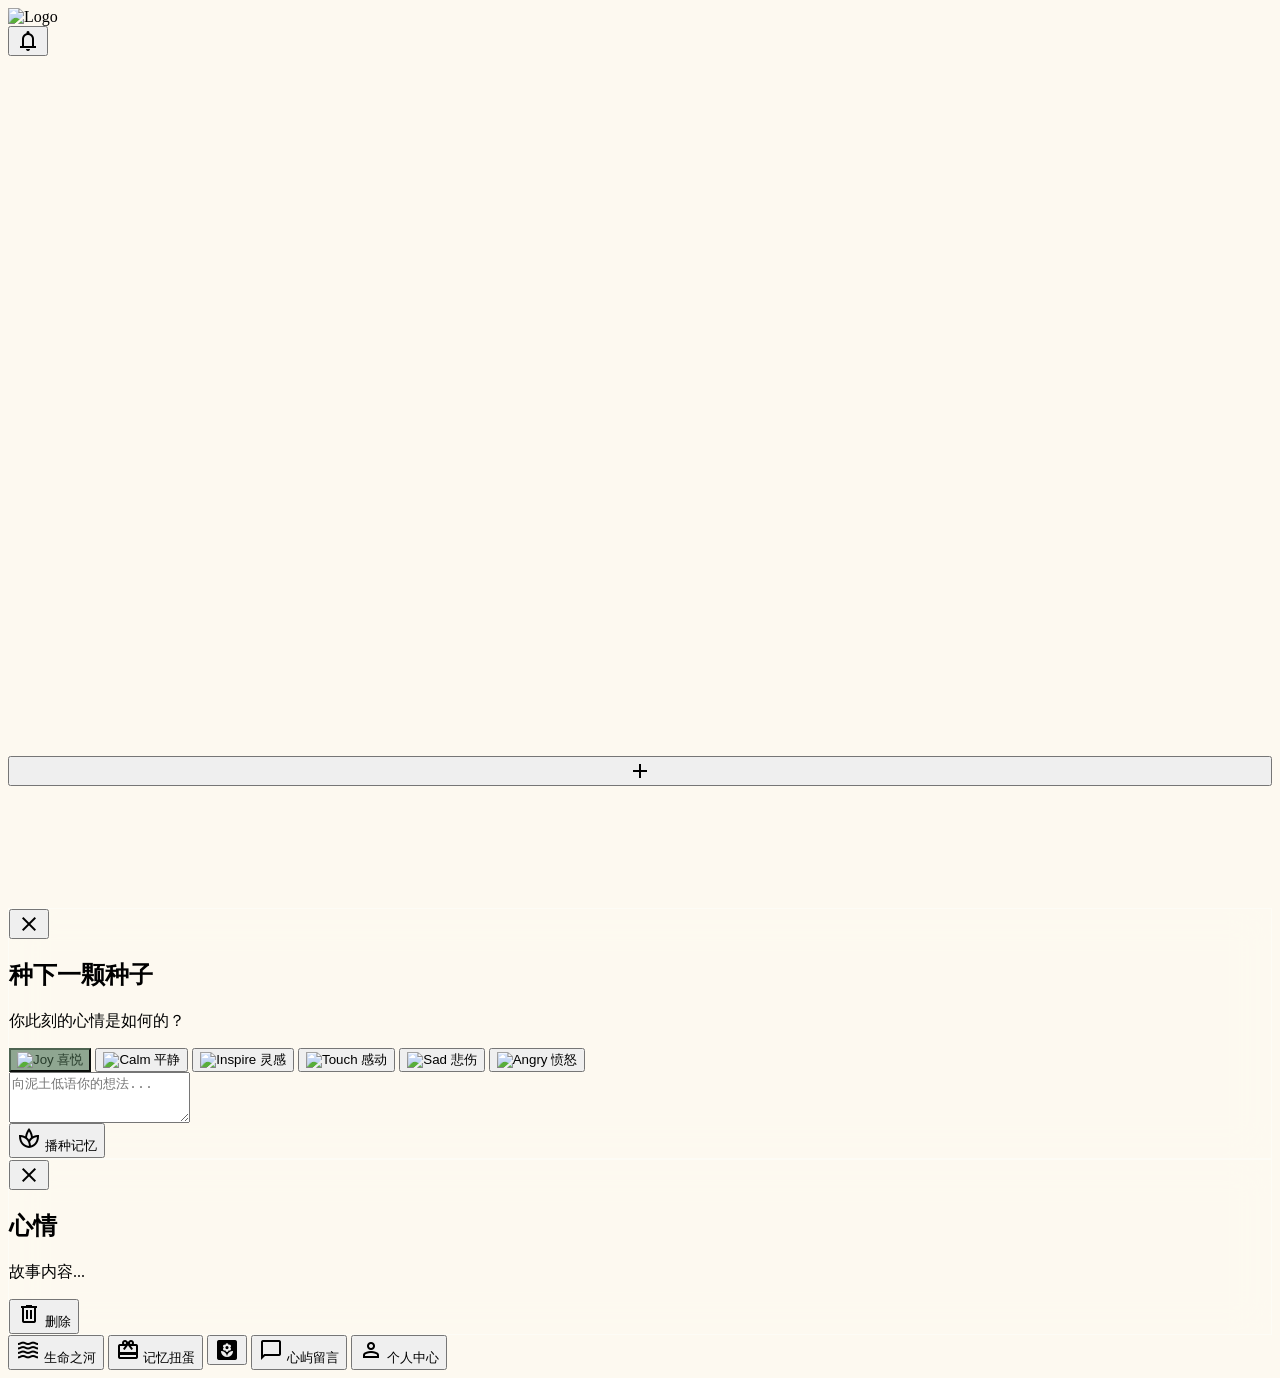
==== commit c456000d: "remove Google deps, add image proxy" ====
--- a/html.final.html
+++ b/html.final.html
@@ -3,21 +3,8 @@
 <meta content="width=device-width, initial-scale=1.0" name="viewport"/>
 <title>叙己 - Garden</title>
 <script src="https://cdn.tailwindcss.com?plugins=forms,container-queries"></script>
-<script>
-// Image proxy: rewrite all lh3.googleusercontent.com URLs through Vercel API
-window.__proxy=function(u){
-  if(!u||u.indexOf('lh3.googleusercontent.com')===-1)return u;
-  return'/api/image?src='+encodeURIComponent(u);
-};
-// Patch img src globals before anything renders
-(function(){
-  var orig=Object.getOwnPropertyDescriptor(HTMLImageElement.prototype,'src');
-  Object.defineProperty(HTMLImageElement.prototype,'src',{
-    get:orig.get,
-    set:function(v){orig.set.call(this,window.__proxy(v));}
-  });
-})();
-</script>
+<link href="https://fonts.googleapis.com/css2?family=Material+Symbols+Outlined:wght,FILL@100..700,0..1&amp;display=swap" rel="stylesheet"/>
+<link href="https://fonts.googleapis.com/css2?family=Noto+Serif:wght@400;500;700&amp;family=Plus+Jakarta+Sans:wght@400;500;600&amp;display=swap" rel="stylesheet"/>
 <script id="tailwind-config">
   tailwind.config = {
     darkMode: "class",
@@ -86,13 +73,13 @@
                 "gutter": "24px"
         },
         "fontFamily": {
-                "body-md": [ "system-ui", "-apple-system", "sans-serif" ],
-                "body-lg": [ "system-ui", "-apple-system", "sans-serif" ],
-                "label-sm": [ "system-ui", "-apple-system", "sans-serif" ],
-                "headline-lg": [ "Georgia", "serif" ],
-                "headline-md": [ "Georgia", "serif" ],
-                "headline-lg-mobile": [ "Georgia", "serif" ],
-                "display-accent": [ "Georgia", "serif" ]
+                "body-md": [ "plusJakartaSans" ],
+                "body-lg": [ "plusJakartaSans" ],
+                "label-sm": [ "plusJakartaSans" ],
+                "headline-lg": [ "notoSerif" ],
+                "headline-md": [ "notoSerif" ],
+                "headline-lg-mobile": [ "notoSerif" ],
+                "display-accent": [ "notoSerif" ]
         },
         "fontSize": {
                 "body-md": [ "16px", { "lineHeight": "1.6", "fontWeight": "400" } ],
@@ -120,13 +107,19 @@
         min-height: 100vh;
         transition: background-image 0.5s ease;
     }
-    .bg-home { background-color: #fdf9f0; }
-    .bg-river { background-color: #fdf9f0; }
+    .bg-home {
+        background-image: url('https://lh3.googleusercontent.com/aida-public/[base64]');
+    }
+    .bg-river {
+        background-image: url('https://lh3.googleusercontent.com/aida-public/[base64]');
+    }
     .bg-plain {
         background-image: none;
         background-color: #fdf9f0;
     }
-    .bg-lottery { background-color: #fdf9f0; }
+    .bg-lottery {
+        background-image: url('https://lh3.googleusercontent.com/aida-public/[base64]');
+    }
     .glass-panel {
         background: rgba(253, 249, 240, 0.85);
         backdrop-filter: blur(20px);
@@ -318,7 +311,7 @@
         max-width: 80%;
         align-self: flex-end;
         box-shadow: 0 4px 12px rgba(143, 166, 145, 0.1);
-        font-family: 'Noto Serif', Georgia, serif;
+        font-family: 'Noto Serif', serif;
     }
     .chat-bubble-ai {
         background: #ffffff;
@@ -329,7 +322,7 @@
         align-self: flex-start;
         box-shadow: 0 4px 12px rgba(143, 166, 145, 0.1);
         border: 1px solid #f2ede4;
-        font-family: 'Noto Serif', Georgia, serif;
+        font-family: 'Noto Serif', serif;
     }
     
     .page-section {
@@ -342,11 +335,6 @@
     }
     .page-section.active {
         display: flex;
-    }
-
-    /* Material Symbols fallback: use unicode characters */
-    .material-symbols-outlined {
-        font-family: system-ui, -apple-system, sans-serif;
     }
 </style>
 </head>
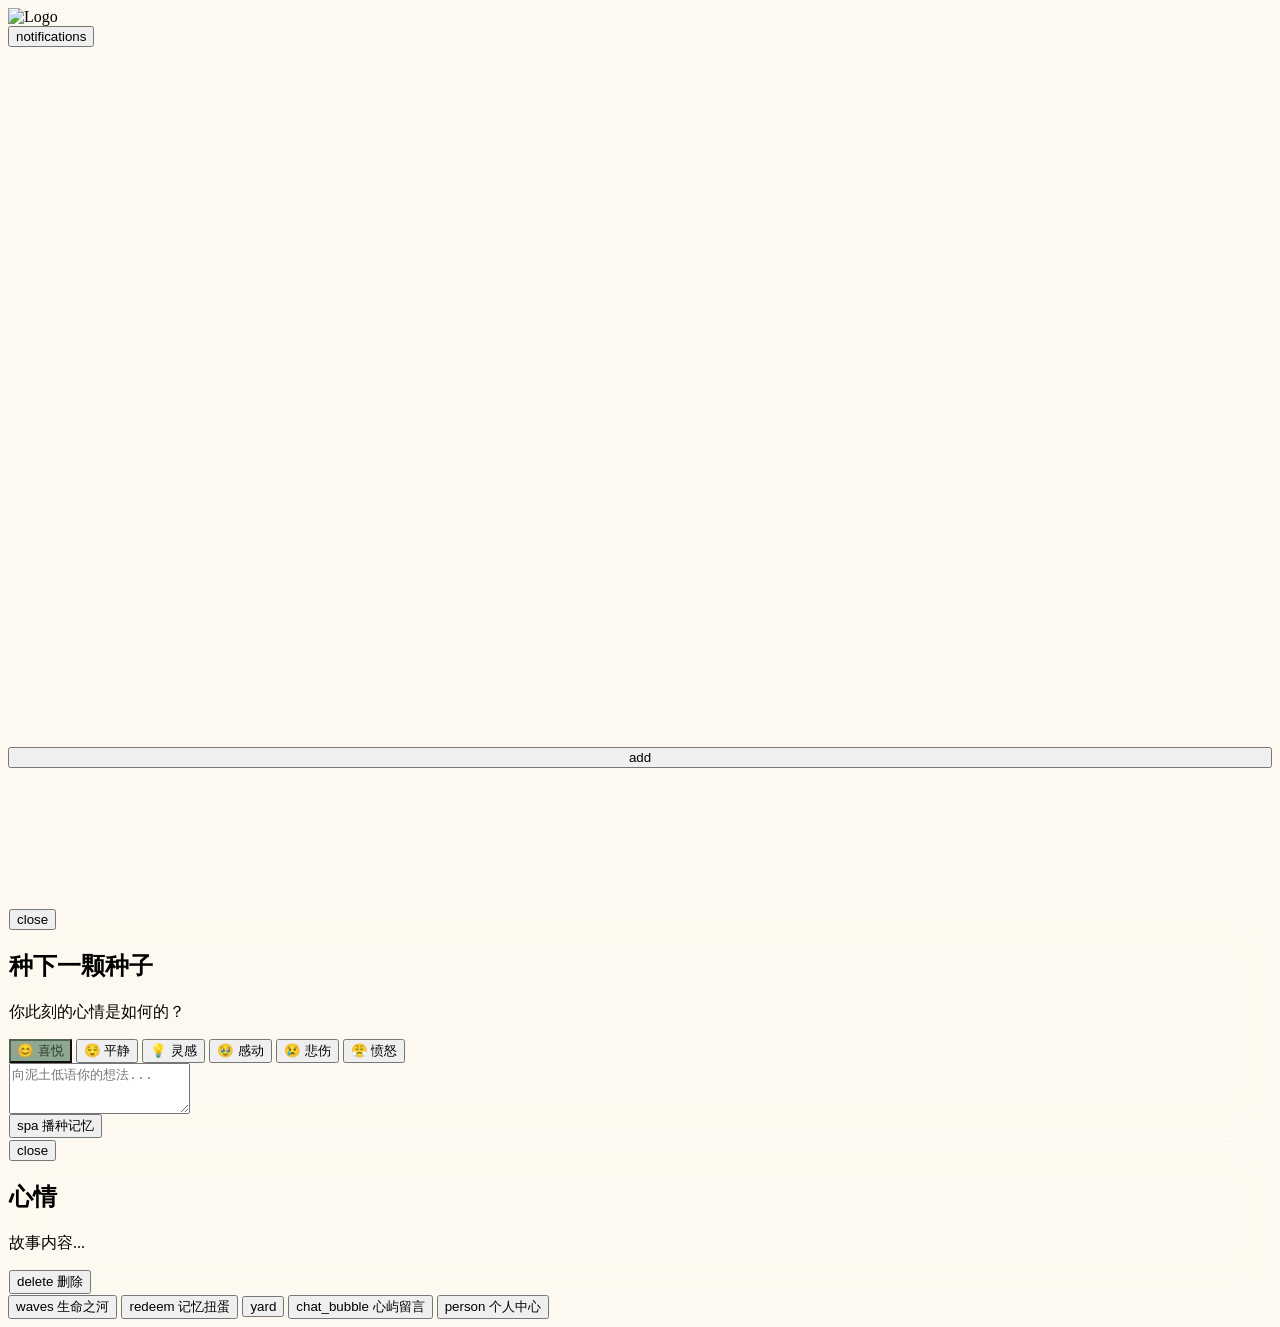
==== commit ef691e8b: "Update html.final.html" ====
--- a/html.final.html
+++ b/html.final.html
@@ -3,8 +3,8 @@
 <meta content="width=device-width, initial-scale=1.0" name="viewport"/>
 <title>叙己 - Garden</title>
 <script src="https://cdn.tailwindcss.com?plugins=forms,container-queries"></script>
-<link href="https://fonts.googleapis.com/css2?family=Material+Symbols+Outlined:wght,FILL@100..700,0..1&amp;display=swap" rel="stylesheet"/>
-<link href="https://fonts.googleapis.com/css2?family=Noto+Serif:wght@400;500;700&amp;family=Plus+Jakarta+Sans:wght@400;500;600&amp;display=swap" rel="stylesheet"/>
+<link href="https://fonts.googleapis.cn/css2?family=Material+Symbols+Outlined:wght,FILL@100..700,0..1&display=swap" rel="stylesheet"/>
+<link href="https://fonts.googleapis.cn/css2?family=Noto+Serif:wght@400;500;700&family=Plus+Jakarta+Sans:wght@400;500;600&display=swap" rel="stylesheet"/>
 <script id="tailwind-config">
   tailwind.config = {
     darkMode: "class",
@@ -488,27 +488,27 @@
 </div>
 <div class="grid grid-cols-3 md:grid-cols-6 gap-3 md:gap-4 justify-items-center" id="emotion-grid">
 <button class="emotion-chip flex flex-col items-center gap-2 p-4 rounded-2xl border border-outline-variant/30 bg-surface/80 w-full active" data-emotion="joy" onclick="selectEmotion(this)">
-<img alt="Joy" class="w-10 h-10 object-contain" src="https://lh3.googleusercontent.com/aida-public/[base64]"/>
+<span class="text-2xl">😊</span>
 <span class="font-label-sm">喜悦</span>
 </button>
 <button class="emotion-chip flex flex-col items-center gap-2 p-4 rounded-2xl border border-outline-variant/30 bg-surface/80 w-full" data-emotion="calm" onclick="selectEmotion(this)">
-<img alt="Calm" class="w-10 h-10 object-contain" src="https://lh3.googleusercontent.com/aida-public/[base64]"/>
+<span class="text-2xl">😌</span>
 <span class="font-label-sm">平静</span>
 </button>
 <button class="emotion-chip flex flex-col items-center gap-2 p-4 rounded-2xl border border-outline-variant/30 bg-surface/80 w-full" data-emotion="inspire" onclick="selectEmotion(this)">
-<img alt="Inspire" class="w-10 h-10 object-contain" src="https://lh3.googleusercontent.com/aida-public/[base64]"/>
+<span class="text-2xl">💡</span>
 <span class="font-label-sm">灵感</span>
 </button>
 <button class="emotion-chip flex flex-col items-center gap-2 p-4 rounded-2xl border border-outline-variant/30 bg-surface/80 w-full" data-emotion="touch" onclick="selectEmotion(this)">
-<img alt="Touch" class="w-10 h-10 object-contain" src="https://lh3.googleusercontent.com/aida-public/[base64]"/>
+<span class="text-2xl">🥹</span>
 <span class="font-label-sm">感动</span>
 </button>
 <button class="emotion-chip flex flex-col items-center gap-2 p-4 rounded-2xl border border-outline-variant/30 bg-surface/80 w-full" data-emotion="sad" onclick="selectEmotion(this)">
-<img alt="Sad" class="w-10 h-10 object-contain" src="https://lh3.googleusercontent.com/aida-public/[base64]"/>
+<span class="text-2xl">😢</span>
 <span class="font-label-sm">悲伤</span>
 </button>
 <button class="emotion-chip flex flex-col items-center gap-2 p-4 rounded-2xl border border-outline-variant/30 bg-surface/80 w-full" data-emotion="angry" onclick="selectEmotion(this)">
-<img alt="Angry" class="w-10 h-10 object-contain" src="https://lh3.googleusercontent.com/aida-public/[base64]"/>
+<span class="text-2xl">😤</span>
 <span class="font-label-sm">愤怒</span>
 </button>
 </div>
@@ -573,60 +573,47 @@
 
     // Emotion Selection
     let selectedEmotion = 'joy';
+    var emotionEmoji = {joy:'😊',calm:'😌',inspire:'💡',touch:'🥹',sad:'😢',angry:'😤'};
     const emotionConfig = {
-        'joy': { img: 'https://lh3.googleusercontent.com/aida-public/[base64]', label: '喜悦', icon: 'wb_sunny', colorClass: 'text-primary-container' },
-        'calm': { img: 'https://lh3.googleusercontent.com/aida-public/[base64]', label: '平静', icon: 'eco', colorClass: 'text-secondary-container' },
-        'inspire': { img: 'https://lh3.googleusercontent.com/aida-public/[base64]', label: '灵感', icon: 'lightbulb', colorClass: 'text-tertiary-container' },
-        'touch': { img: 'https://lh3.googleusercontent.com/aida-public/[base64]', label: '感动', icon: 'favorite', colorClass: 'text-error-container' },
-        'sad': { img: 'https://lh3.googleusercontent.com/aida-public/[base64]', label: '悲伤', icon: 'water_drop', colorClass: 'text-primary' },
-        'angry': { img: 'https://lh3.googleusercontent.com/aida-public/[base64]', label: '愤怒', icon: 'local_fire_department', colorClass: 'text-error' }
+        'joy': { emoji: '😊', img: 'data:image/svg+xml,'+encodeURIComponent('<svg xmlns="http://www.w3.org/2000/svg" viewBox="0 0 100 100"><text y="80" font-size="80">😊</text></svg>'), label: '喜悦', icon: 'wb_sunny', colorClass: 'text-primary-container' },
+        'calm': { emoji: '😌', img: 'data:image/svg+xml,'+encodeURIComponent('<svg xmlns="http://www.w3.org/2000/svg" viewBox="0 0 100 100"><text y="80" font-size="80">😌</text></svg>'), label: '平静', icon: 'eco', colorClass: 'text-secondary-container' },
+        'inspire': { emoji: '💡', img: 'data:image/svg+xml,'+encodeURIComponent('<svg xmlns="http://www.w3.org/2000/svg" viewBox="0 0 100 100"><text y="80" font-size="80">💡</text></svg>'), label: '灵感', icon: 'lightbulb', colorClass: 'text-tertiary-container' },
+        'touch': { emoji: '🥹', img: 'data:image/svg+xml,'+encodeURIComponent('<svg xmlns="http://www.w3.org/2000/svg" viewBox="0 0 100 100"><text y="80" font-size="80">🥹</text></svg>'), label: '感动', icon: 'favorite', colorClass: 'text-error-container' },
+        'sad': { emoji: '😢', img: 'data:image/svg+xml,'+encodeURIComponent('<svg xmlns="http://www.w3.org/2000/svg" viewBox="0 0 100 100"><text y="80" font-size="80">😢</text></svg>'), label: '悲伤', icon: 'water_drop', colorClass: 'text-primary' },
+        'angry': { emoji: '😤', img: 'data:image/svg+xml,'+encodeURIComponent('<svg xmlns="http://www.w3.org/2000/svg" viewBox="0 0 100 100"><text y="80" font-size="80">😤</text></svg>'), label: '愤怒', icon: 'local_fire_department', colorClass: 'text-error' }
     };
 
     // Rendering Functions
     function renderGarden() {
-        const garden = document.getElementById('garden-area');
-        garden.innerHTML = ''; // Clear current
-        
-        memoryData.forEach(memory => {
-            const flower = document.createElement('div');
+        var garden = document.getElementById('garden-area');
+        garden.innerHTML = '';
+        memoryData.forEach(function(memory){
+            var flower = document.createElement('div');
             flower.className = 'flower-node';
-            flower.style.left = `${memory.x}%`;
-            flower.style.top = `${memory.y}%`;
-            flower.style.animationDelay = `${Math.random() * 2}s`;
-            
-            const img = document.createElement('img');
-            img.src = memory.img;
-            img.style.width = `${memory.size}px`;
-            img.style.height = `${memory.size}px`;
-            img.className = 'object-contain drop-shadow-md';
-            
-            flower.appendChild(img);
-            flower.onclick = (e) => {
+            flower.style.left = memory.x + '%';
+            flower.style.top = memory.y + '%';
+            flower.style.animationDelay = (Math.random()*2)+'s';
+            var el = document.createElement('span');
+            el.style.fontSize = memory.size + 'px';
+            el.textContent = memory.emoji || emotionEmoji[memory.emotion] || '🌸';
+            el.className = 'drop-shadow-md';
+            el.style.display = 'inline-block';
+            flower.appendChild(el);
+            flower.onclick = function(e){
                 e.stopPropagation();
                 toggleFlowerModal(true, memory);
             };
-            
             garden.appendChild(flower);
         });
     }
 
     function renderRiver() {
-        const river = document.getElementById('river-timeline');
+        var river = document.getElementById('river-timeline');
         river.innerHTML = '';
-        
-        memoryData.forEach(memory => {
-            const lantern = document.createElement('div');
+        memoryData.forEach(function(memory){
+            var lantern = document.createElement('div');
             lantern.className = 'memory-lantern flex flex-col gap-2';
-            
-            lantern.innerHTML = `
-                <div class="flex items-center gap-2 ${memory.colorClass}">
-                    <span class="material-symbols-outlined">${memory.icon}</span>
-                    <span class="font-label-sm">${memory.label} • Today</span>
-                </div>
-                <p class="font-body-md text-on-surface">${memory.story}</p>
-                <img alt="${memory.emotion}" class="w-12 h-12 object-contain absolute -bottom-4 ${river.children.length % 2 === 0 ? '-right-4' : '-left-4'} drop-shadow-md" src="${memory.img}"/>
-            `;
-            
+            lantern.innerHTML = '<div class="flex items-center gap-2 '+memory.colorClass+'"><span class="material-symbols-outlined">'+memory.icon+'</span><span class="font-label-sm">'+memory.label+' • Today</span></div><p class="font-body-md text-on-surface">'+memory.story+'</p><span class="text-3xl absolute -bottom-4 '+(river.children.length%2===0?'-right-4':'-left-4')+' drop-shadow-md">'+(memory.emoji||emotionEmoji[memory.emotion]||'🌸')+'</span>';
             river.appendChild(lantern);
         });
     }
@@ -638,104 +625,89 @@
 
     // Navigation Logic
     function showPage(pageId, btn) {
-        // Switch Section Visibility
-        document.querySelectorAll('.page-section').forEach(p => p.classList.remove('active'));
-        const target = document.getElementById(pageId);
+        document.querySelectorAll('.page-section').forEach(function(p){p.classList.remove('active')});
+        var target = document.getElementById(pageId);
         if(target) target.classList.add('active');
-
-        // Update Navigation Button Styles
-        document.querySelectorAll('.nav-item').forEach(item => {
+        document.querySelectorAll('.nav-item').forEach(function(item){
             item.className = "nav-item flex flex-col items-center justify-center text-outline p-2 w-16";
-            const icon = item.querySelector('.material-symbols-outlined');
+            var icon = item.querySelector('.material-symbols-outlined');
             icon.className = "material-symbols-outlined mb-1 text-2xl";
             icon.style.fontVariationSettings = "'FILL' 0";
-            const label = item.querySelector('.font-label-sm');
+            var label = item.querySelector('.font-label-sm');
             if(label) label.style.display = "block";
         });
-
-        if(pageId === 'page-garden') {
+        if(pageId === 'page-garden'){
             btn.className = "nav-item flex flex-col items-center justify-center bg-primary text-on-primary rounded-full p-4 -translate-y-4 shadow-soft border-4 border-surface";
-            const icon = btn.querySelector('.material-symbols-outlined');
+            var icon = btn.querySelector('.material-symbols-outlined');
             icon.className = "material-symbols-outlined text-3xl";
             icon.style.fontVariationSettings = "'FILL' 1";
         } else {
             btn.className = "nav-item flex flex-col items-center justify-center text-primary p-2 w-16";
-            const icon = btn.querySelector('.material-symbols-outlined');
+            var icon = btn.querySelector('.material-symbols-outlined');
             icon.style.fontVariationSettings = "'FILL' 1";
         }
-
-        // Background Updates
-        const body = document.getElementById('main-body');
+        var body = document.getElementById('main-body');
         body.className = "text-on-surface antialiased flex flex-col font-headline-md";
-        if (pageId === 'page-garden') body.classList.add('bg-home');
-        else if (pageId === 'page-river') body.classList.add('bg-river');
-        else if (pageId === 'page-lottery') body.classList.add('bg-lottery');
+        if(pageId === 'page-garden') body.classList.add('bg-home');
+        else if(pageId === 'page-river') body.classList.add('bg-river');
+        else if(pageId === 'page-lottery') body.classList.add('bg-lottery');
         else body.classList.add('bg-plain');
     }
 
     // Modal Control
-    function togglePlantModal(show) {
-        const modal = document.getElementById('plant-modal');
-        if(show) {
-            modal.classList.remove('pointer-events-none', 'opacity-0');
-            modal.querySelector('section').classList.remove('scale-95');
-        } else {
-            modal.classList.add('pointer-events-none', 'opacity-0');
-            modal.querySelector('section').classList.add('scale-95');
-        }
-    }
-
-    function toggleFlowerModal(show, data = null) {
-        const modal = document.getElementById('flower-modal');
-        if(show && data) {
+    function togglePlantModal(show){
+        var modal = document.getElementById('plant-modal');
+        if(show){modal.classList.remove('pointer-events-none','opacity-0');modal.querySelector('section').classList.remove('scale-95');}
+        else{modal.classList.add('pointer-events-none','opacity-0');modal.querySelector('section').classList.add('scale-95');}
+    }
+
+    function toggleFlowerModal(show, data){
+        var modal = document.getElementById('flower-modal');
+        if(show && data){
             currentFlowerId = data.id;
-            document.getElementById('flower-modal-img').src = data.img;
+            document.getElementById('flower-modal-img').style.display='none';
             document.getElementById('flower-modal-emotion').innerText = data.label;
             document.getElementById('flower-modal-story').innerText = data.story;
-            modal.classList.remove('pointer-events-none', 'opacity-0');
+            modal.classList.remove('pointer-events-none','opacity-0');
             modal.querySelector('section').classList.remove('scale-95');
         } else {
             currentFlowerId = null;
-            modal.classList.add('pointer-events-none', 'opacity-0');
+            modal.classList.add('pointer-events-none','opacity-0');
             modal.querySelector('section').classList.add('scale-95');
         }
     }
 
-    function selectEmotion(btn) {
-        document.querySelectorAll('.emotion-chip').forEach(c => c.classList.remove('active'));
+    function selectEmotion(btn){
+        document.querySelectorAll('.emotion-chip').forEach(function(c){c.classList.remove('active')});
         btn.classList.add('active');
         selectedEmotion = btn.dataset.emotion;
     }
 
-    function plantSeed() {
-        const story = document.getElementById('seed-story').value;
+    function plantSeed(){
+        var story = document.getElementById('seed-story').value;
         if(!story) return;
-
-        const config = emotionConfig[selectedEmotion];
-        const newMemory = {
+        var config = emotionConfig[selectedEmotion];
+        var newMemory = {
             id: Date.now().toString(),
             emotion: selectedEmotion,
             story: story,
-            img: config.img,
+            emoji: config.emoji,
             label: config.label,
             icon: config.icon,
             colorClass: config.colorClass,
-            x: Math.random() * 80 + 10,
-            y: Math.random() * 60 + 20,
-            size: Math.random() * 40 + 60
+            x: Math.random()*80+10,
+            y: Math.random()*60+20,
+            size: Math.random()*40+60
         };
-
         memoryData.push(newMemory);
         updateViews();
-        
-        // Reset and close
         document.getElementById('seed-story').value = '';
         togglePlantModal(false);
     }
 
-    function deleteFlower() {
-        if (currentFlowerId) {
-            memoryData = memoryData.filter(m => m.id !== currentFlowerId);
+    function deleteFlower(){
+        if(currentFlowerId){
+            memoryData = memoryData.filter(function(m){return m.id !== currentFlowerId});
             updateViews();
             toggleFlowerModal(false);
         }
@@ -743,24 +715,18 @@
 
     // Chat logic
     function sendMessage() {
-        const input = document.getElementById('chat-input');
-        const text = input.value.trim();
+        var input = document.getElementById('chat-input');
+        var text = input.value.trim();
         if(!text) return;
-
-        const chatMessages = document.getElementById('chat-messages');
-        
-        // User bubble
-        const userDiv = document.createElement('div');
+        var chatMessages = document.getElementById('chat-messages');
+        var userDiv = document.createElement('div');
         userDiv.className = 'chat-bubble-user';
         userDiv.innerText = text;
         chatMessages.appendChild(userDiv);
-        
         input.value = '';
         chatMessages.scrollTop = chatMessages.scrollHeight;
-
-        // Simple AI response
-        A(text).then(reply => {
-            const aiDiv = document.createElement('div');
+        A(text).then(function(reply){
+            var aiDiv = document.createElement('div');
             aiDiv.className = 'chat-bubble-ai';
             aiDiv.innerText = reply;
             chatMessages.appendChild(aiDiv);
@@ -769,8 +735,8 @@
     }
 
     // Initialize Empty Garden
-    window.onload = () => {
-        updateViews(); // Will render empty since memoryData is initialized as []
+    window.onload = function(){
+        updateViews();
         selectedEmotion = 'joy';
     };
 </script>
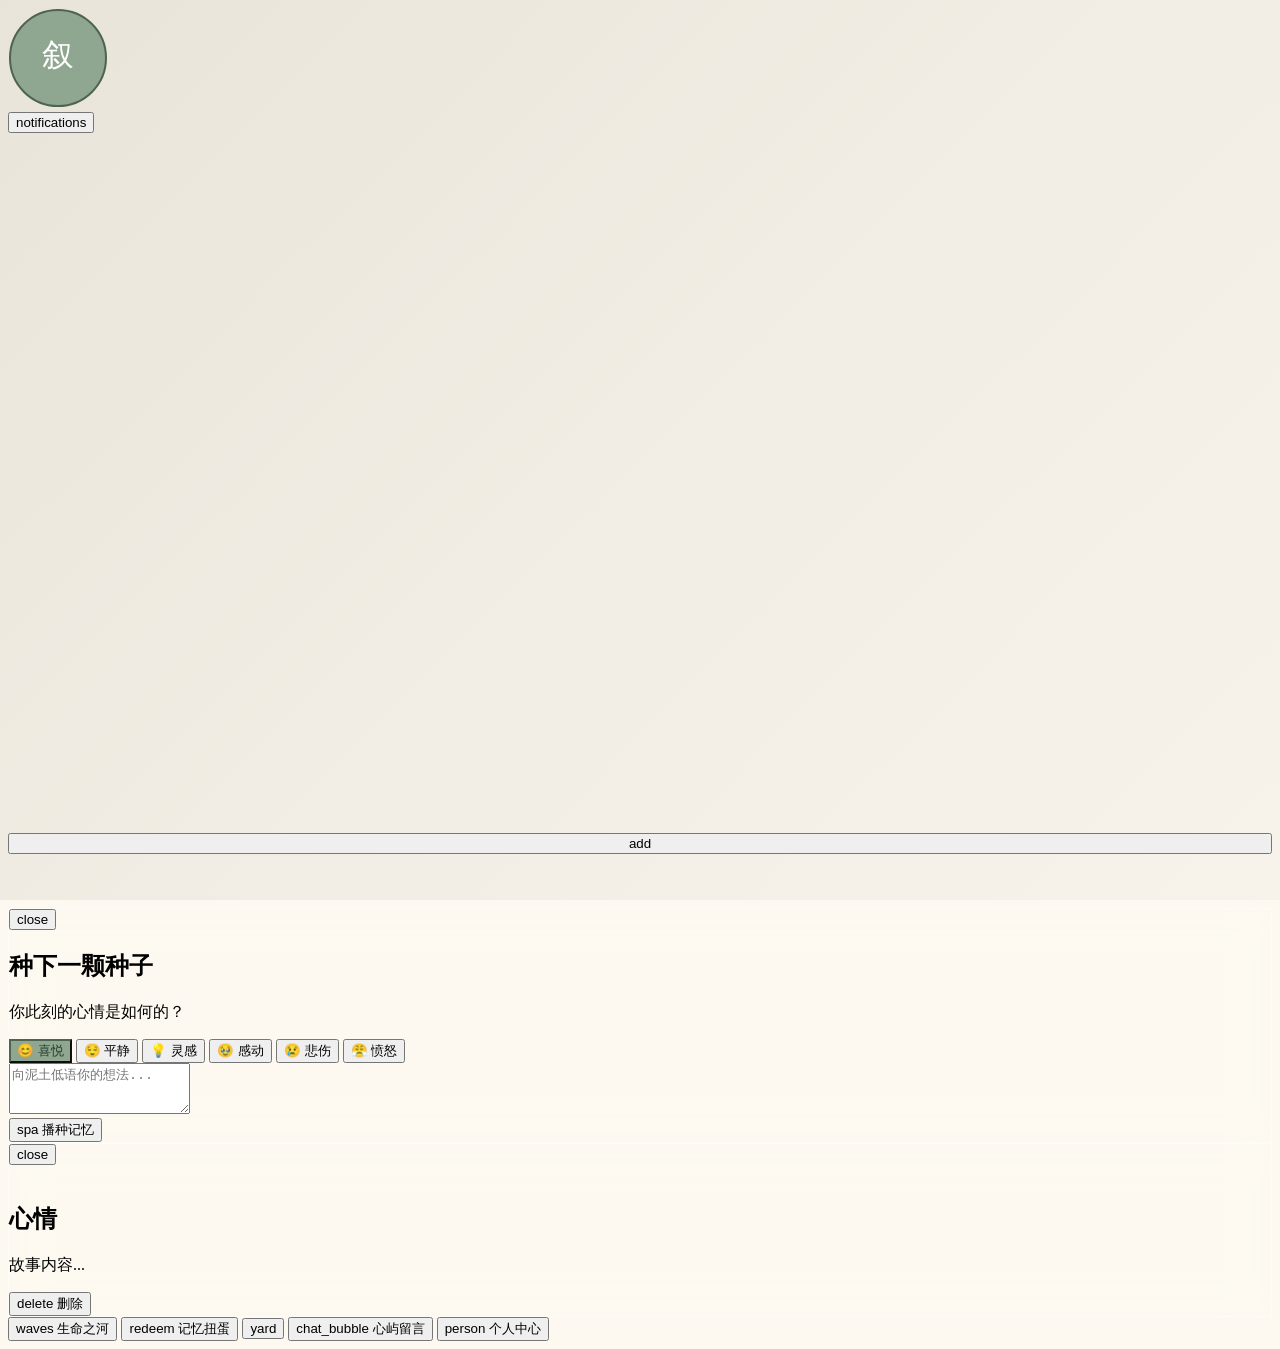
==== commit a12f0c91: "fix: 替换被墙资源，AI走代理，支持国内无VPN访问" ====
--- a/html.final.html
+++ b/html.final.html
@@ -1,3 +1,4 @@
+﻿<!DOCTYPE html>
 <html class="light" lang="en"><head>
 <meta charset="utf-8"/>
 <meta content="width=device-width, initial-scale=1.0" name="viewport"/>
@@ -108,17 +109,17 @@
         transition: background-image 0.5s ease;
     }
     .bg-home {
-        background-image: url('https://lh3.googleusercontent.com/aida-public/[base64]');
+        background-image: linear-gradient(135deg, #e8e4d9 0%, #f2ede4 50%, #f7f3ea 100%);
     }
     .bg-river {
-        background-image: url('https://lh3.googleusercontent.com/aida-public/[base64]');
+        background-image: linear-gradient(180deg, #d1e9d2 0%, #e8e4d9 50%, #f2ede4 100%);
     }
     .bg-plain {
         background-image: none;
         background-color: #fdf9f0;
     }
     .bg-lottery {
-        background-image: url('https://lh3.googleusercontent.com/aida-public/[base64]');
+        background-image: linear-gradient(135deg, #f8d8db 0%, #e6defd 50%, #d1e9d2 100%);
     }
     .glass-panel {
         background: rgba(253, 249, 240, 0.85);
@@ -344,7 +345,7 @@
 <main class="flex-1 w-full pt-8 px-container-padding-mobile md:px-container-padding-desktop flex flex-col gap-8 md:gap-12 relative z-10">
 <header class="flex justify-between items-center w-full">
 <div class="font-display-accent text-headline-md text-primary drop-shadow-sm flex items-center gap-2">
-<img alt="Logo" class="w-10 h-10 rounded-full border-2 border-surface" src="https://lh3.googleusercontent.com/aida-public/[base64]"/>
+<img alt="Logo" class="w-10 h-10 rounded-full border-2 border-surface" src="img/logo.svg"/>
                 </div>
 <div class="flex items-center gap-4">
 <button class="bg-surface/80 backdrop-blur-md p-2 rounded-full shadow-soft hover:scale-[1.02] transition-all duration-300">
@@ -400,7 +401,7 @@
 <div class="flex flex-col h-full overflow-hidden pb-20 bg-surface-container-lowest">
 <header class="flex justify-between items-center w-full p-6 bg-surface/90 backdrop-blur-md z-10 sticky top-0 border-b border-surface-variant">
 <div class="flex items-center gap-4">
-<img alt="Xinyu" class="w-12 h-12 rounded-full border-2 border-primary-container object-cover" src="https://lh3.googleusercontent.com/aida-public/[base64]"/>
+<img alt="Xinyu" class="w-12 h-12 rounded-full border-2 border-primary-container object-cover" src="img/avatar-xinyu.svg"/>
 <div>
 <h1 class="font-headline-md text-primary">心屿管家</h1>
 <p class="text-xs text-on-surface-variant">在线</p>
@@ -434,7 +435,7 @@
 <div class="page-section" id="page-profile">
 <div class="flex flex-col w-full max-w-md mx-auto pt-12 px-6 pb-24 h-full bg-surface-container-low">
 <div class="flex items-center gap-6 mb-10">
-<img alt="Profile" class="w-20 h-20 rounded-full border-4 border-surface shadow-md" src="https://lh3.googleusercontent.com/aida-public/[base64]"/>
+<img alt="Profile" class="w-20 h-20 rounded-full border-4 border-surface shadow-md" src="img/logo.svg"/>
 <div>
 <h1 class="font-headline-lg text-on-surface mb-1">陈唯</h1>
 <p class="font-body-md text-on-surface-variant">唯浪漫与星辰亘古不灭</p>
@@ -742,3 +743,4 @@
 </script>
 <script src="xinyu-ai.js"></script>
 </body></html>
+
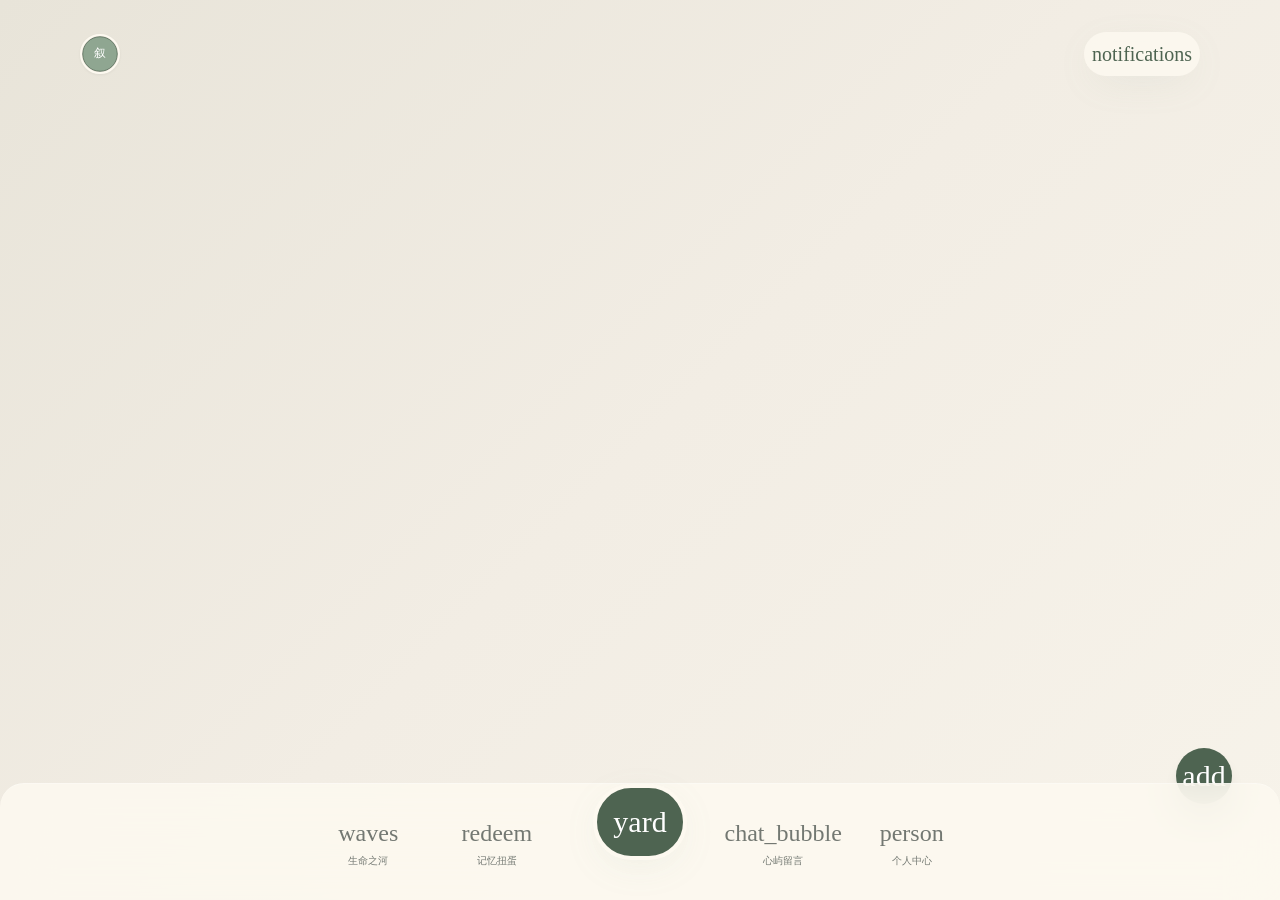
==== commit c1c71872: "fix: 所有外部资源本地化，支持国内无VPN访问" ====
--- a/html.final.html
+++ b/html.final.html
@@ -3,9 +3,9 @@
 <meta charset="utf-8"/>
 <meta content="width=device-width, initial-scale=1.0" name="viewport"/>
 <title>叙己 - Garden</title>
-<script src="https://cdn.tailwindcss.com?plugins=forms,container-queries"></script>
-<link href="https://fonts.googleapis.cn/css2?family=Material+Symbols+Outlined:wght,FILL@100..700,0..1&display=swap" rel="stylesheet"/>
-<link href="https://fonts.googleapis.cn/css2?family=Noto+Serif:wght@400;500;700&family=Plus+Jakarta+Sans:wght@400;500;600&display=swap" rel="stylesheet"/>
+<script src="tailwind.min.js"></script>
+<link href="fonts/material-icons.css" rel="stylesheet"/>
+<link href="fonts/text-fonts.css" rel="stylesheet"/>
 <script id="tailwind-config">
   tailwind.config = {
     darkMode: "class",
@@ -312,7 +312,7 @@
         max-width: 80%;
         align-self: flex-end;
         box-shadow: 0 4px 12px rgba(143, 166, 145, 0.1);
-        font-family: 'Noto Serif', serif;
+        font-family: 'SimSun', 'STSong', serif, serif;
     }
     .chat-bubble-ai {
         background: #ffffff;
@@ -323,7 +323,7 @@
         align-self: flex-start;
         box-shadow: 0 4px 12px rgba(143, 166, 145, 0.1);
         border: 1px solid #f2ede4;
-        font-family: 'Noto Serif', serif;
+        font-family: 'SimSun', 'STSong', serif, serif;
     }
     
     .page-section {
@@ -744,3 +744,8 @@
 <script src="xinyu-ai.js"></script>
 </body></html>
 
+
+
+
+
+
--- a/fonts/material-icons.css
+++ b/fonts/material-icons.css
@@ -0,0 +1,63 @@
+@font-face {
+  font-family: 'Material Symbols Outlined';
+  font-style: normal;
+  font-weight: 100;
+  font-display: swap;
+  src: url(https://fonts.gstatic.cn/s/materialsymbolsoutlined/v347/kJF1BvYX7BgnkSrUwT8OhrdQw4oELdPIeeII9v6oDMzByHX9rA6RzaxHMPdY43zj-jCxv3fzvRNU22ZXGJpEpjC_1v-p_4MrImHCIJIZrDCvHeem.ttf) format('truetype');
+}
+@font-face {
+  font-family: 'Material Symbols Outlined';
+  font-style: normal;
+  font-weight: 200;
+  font-display: swap;
+  src: url(https://fonts.gstatic.cn/s/materialsymbolsoutlined/v347/kJF1BvYX7BgnkSrUwT8OhrdQw4oELdPIeeII9v6oDMzByHX9rA6RzaxHMPdY43zj-jCxv3fzvRNU22ZXGJpEpjC_1v-p_4MrImHCIJIZrDAvHOem.ttf) format('truetype');
+}
+@font-face {
+  font-family: 'Material Symbols Outlined';
+  font-style: normal;
+  font-weight: 300;
+  font-display: swap;
+  src: url(https://fonts.gstatic.cn/s/materialsymbolsoutlined/v347/kJF1BvYX7BgnkSrUwT8OhrdQw4oELdPIeeII9v6oDMzByHX9rA6RzaxHMPdY43zj-jCxv3fzvRNU22ZXGJpEpjC_1v-p_4MrImHCIJIZrDDxHOem.ttf) format('truetype');
+}
+@font-face {
+  font-family: 'Material Symbols Outlined';
+  font-style: normal;
+  font-weight: 400;
+  font-display: swap;
+  src: url(https://fonts.gstatic.cn/s/materialsymbolsoutlined/v347/kJF1BvYX7BgnkSrUwT8OhrdQw4oELdPIeeII9v6oDMzByHX9rA6RzaxHMPdY43zj-jCxv3fzvRNU22ZXGJpEpjC_1v-p_4MrImHCIJIZrDCvHOem.ttf) format('truetype');
+}
+@font-face {
+  font-family: 'Material Symbols Outlined';
+  font-style: normal;
+  font-weight: 500;
+  font-display: swap;
+  src: url(https://fonts.gstatic.cn/s/materialsymbolsoutlined/v347/kJF1BvYX7BgnkSrUwT8OhrdQw4oELdPIeeII9v6oDMzByHX9rA6RzaxHMPdY43zj-jCxv3fzvRNU22ZXGJpEpjC_1v-p_4MrImHCIJIZrDCdHOem.ttf) format('truetype');
+}
+@font-face {
+  font-family: 'Material Symbols Outlined';
+  font-style: normal;
+  font-weight: 600;
+  font-display: swap;
+  src: url(https://fonts.gstatic.cn/s/materialsymbolsoutlined/v347/kJF1BvYX7BgnkSrUwT8OhrdQw4oELdPIeeII9v6oDMzByHX9rA6RzaxHMPdY43zj-jCxv3fzvRNU22ZXGJpEpjC_1v-p_4MrImHCIJIZrDBxG-em.ttf) format('truetype');
+}
+@font-face {
+  font-family: 'Material Symbols Outlined';
+  font-style: normal;
+  font-weight: 700;
+  font-display: swap;
+  src: url(https://fonts.gstatic.cn/s/materialsymbolsoutlined/v347/kJF1BvYX7BgnkSrUwT8OhrdQw4oELdPIeeII9v6oDMzByHX9rA6RzaxHMPdY43zj-jCxv3fzvRNU22ZXGJpEpjC_1v-p_4MrImHCIJIZrDBIG-em.ttf) format('truetype');
+}
+
+.material-symbols-outlined {
+  font-family: 'Material Symbols Outlined';
+  font-weight: normal;
+  font-style: normal;
+  font-size: 24px;
+  line-height: 1;
+  letter-spacing: normal;
+  text-transform: none;
+  display: inline-block;
+  white-space: nowrap;
+  word-wrap: normal;
+  direction: ltr;
+}
--- a/fonts/text-fonts.css
+++ b/fonts/text-fonts.css
@@ -0,0 +1,45 @@
+@font-face {
+  font-family: 'Noto Serif';
+  font-style: normal;
+  font-weight: 400;
+  font-stretch: normal;
+  font-display: swap;
+  src: url(https://fonts.gstatic.cn/s/notoserif/v33/ga6iaw1J5X9T9RW6j9bNVls-hfgvz8JcMofYTa32J4wsL2JAlAhZqFCjwA.ttf) format('truetype');
+}
+@font-face {
+  font-family: 'Noto Serif';
+  font-style: normal;
+  font-weight: 500;
+  font-stretch: normal;
+  font-display: swap;
+  src: url(https://fonts.gstatic.cn/s/notoserif/v33/ga6iaw1J5X9T9RW6j9bNVls-hfgvz8JcMofYTa32J4wsL2JAlAhZmlCjwA.ttf) format('truetype');
+}
+@font-face {
+  font-family: 'Noto Serif';
+  font-style: normal;
+  font-weight: 700;
+  font-stretch: normal;
+  font-display: swap;
+  src: url(https://fonts.gstatic.cn/s/notoserif/v33/ga6iaw1J5X9T9RW6j9bNVls-hfgvz8JcMofYTa32J4wsL2JAlAhZT1ejwA.ttf) format('truetype');
+}
+@font-face {
+  font-family: 'Plus Jakarta Sans';
+  font-style: normal;
+  font-weight: 400;
+  font-display: swap;
+  src: url(https://fonts.gstatic.cn/s/plusjakartasans/v12/LDIbaomQNQcsA88c7O9yZ4KMCoOg4IA6-91aHEjcWuA_qU7NSg.ttf) format('truetype');
+}
+@font-face {
+  font-family: 'Plus Jakarta Sans';
+  font-style: normal;
+  font-weight: 500;
+  font-display: swap;
+  src: url(https://fonts.gstatic.cn/s/plusjakartasans/v12/LDIbaomQNQcsA88c7O9yZ4KMCoOg4IA6-91aHEjcWuA_m07NSg.ttf) format('truetype');
+}
+@font-face {
+  font-family: 'Plus Jakarta Sans';
+  font-style: normal;
+  font-weight: 600;
+  font-display: swap;
+  src: url(https://fonts.gstatic.cn/s/plusjakartasans/v12/LDIbaomQNQcsA88c7O9yZ4KMCoOg4IA6-91aHEjcWuA_d0nNSg.ttf) format('truetype');
+}
